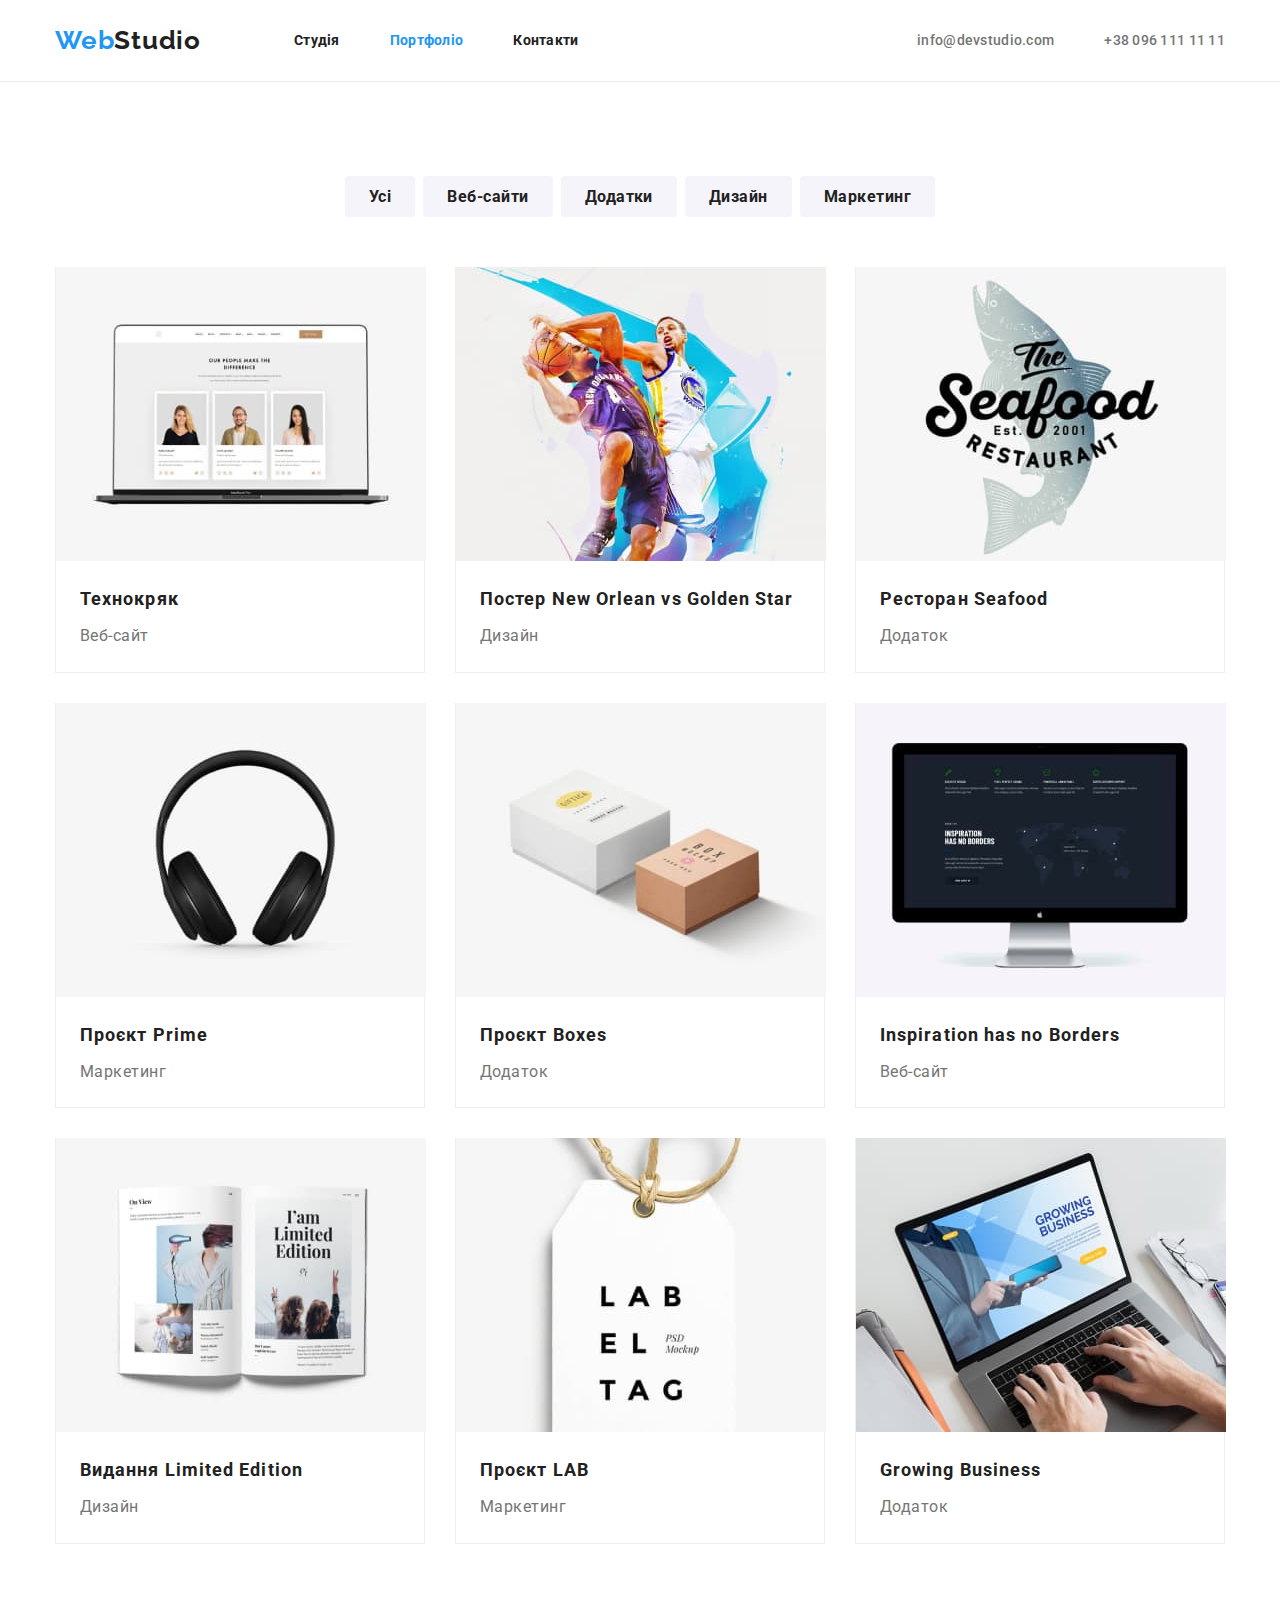
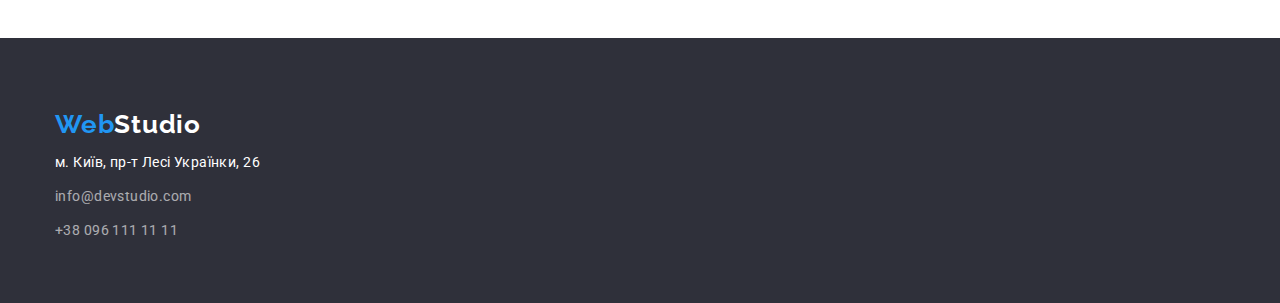
==== portfolio.html @ fcc53680 "Initial commit" ====
<!DOCTYPE html>
<html lang="en">
<head>
    <meta charset="UTF-8">
    <meta http-equiv="X-UA-Compatible" content="IE=edge">
    <meta name="viewport" content="width=device-width, initial-scale=1.0">
    <link rel="preconnect" href="https://fonts.googleapis.com">
    <link rel="preconnect" href="https://fonts.gstatic.com" crossorigin>
    <link href="https://fonts.googleapis.com/css2?family=Raleway:wght@700&family=Roboto:wght@400;500;700;900&display=swap"
        rel="stylesheet">
        <link rel="stylesheet" href="https://cdnjs.cloudflare.com/ajax/libs/modern-normalize/1.1.0/modern-normalize.min.css">
        <link rel="stylesheet" href="./css/style.css">
    <title>Portfolio</title>
</head>
<body>
    <header class="header">

        <div class="container header-container">
            <nav class="navigation">
                <a class="logo-header link" href="./index.html"><span class="web">Web</span>Studio</a>
                <address>
                    <ul class="list">
                        <li class="nav-li"><a class="nav-link link" href="./index.html">Студія</a></li>
                        <li class="nav-li"><a class="nav-link link current" href="./portfolio.html">Портфоліо</a></li>
                        <li class="nav-li"><a class="nav-link link" href="">Контакти</a></li>
                    </ul>
                </address>
            </nav>

            <address class="header-address">
                <ul class="contacts list">
                    <li class="address-item"><a class="link" href="mailto:info@devstudio.com">info@devstudio.com</a></li>
                    <li class="address-item"><a class="link" href="tel:+380961111111">+38 096 111 11 11</a></li>
                </ul>
            </address>
        </div>

    </header>

    <main class="main">
        <section class="portfolio section">
          <div class="container">
            <h1 class="title visually-hidden">Наші проекти</h1>
            <ul class="button-list list">
                <li class="item"><button class="button" type="button">Усі</button></li>
                <li class="item"><button class="button" type="button">Веб-сайти</button></li>
                <li class="item"><button class="button" type="button">Додатки</button></li>
                <li class="item"><button class="button" type="button">Дизайн</button></li>
                <li class="item"><button class="button" type="button">Маркетинг</button></li>
            </ul>
            
            <ul class="projects list">
                <li class="item">
                    <!-- "google.com" - умовне посилання -->
                    <a class="link" href="https://www.google.com/">
                        <img class="image" src="./images/portfolio/tech.jpg" alt="Технокряк" width="370">
                        <div class="img-description">
                            <h2 class="name">Технокряк</h2>
                            <p class="description">Веб-сайт</p>
                        </div>
                    </a>
                </li>
                <li class="item">
                    <a class="link" href="https://www.google.com/">
                        <img class="image" src="./images/portfolio/poster.jpg" alt="Постер New Orlean vs Golden Star" width="370">
                        <div class="img-description">
                            <h2 class="name">Постер New Orlean vs Golden Star</h2>
                            <p class="description">Дизайн</p>
                        </div>
                    </a>
                </li>
                <li class="item">
                    <a class="link" href="https://www.google.com/">
                        <img class="image" src="./images/portfolio/restaurant.jpg" alt="Ресторан Seafood" width="370">
                        <div class="img-description">
                            <h2 class="name">Ресторан Seafood</h2>
                            <p class="description">Додаток</p>
                        </div>
                    </a>
                </li>
                <li class="item">
                    <a class="link" href="https://www.google.com/">
                        <img class="image" src="./images/portfolio/prime.jpg" alt="Проєкт Prime" width="370">
                        <div class="img-description">
                            <h2 class="name">Проєкт Prime</h2>
                            <p class="description">Маркетинг</p>
                        </div>
                    </a>
                </li>
                <li class="item">
                    <a class="link" href="https://www.google.com/">
                        <img class="image" src="./images/portfolio/boxes.jpg" alt="Проєкт Boxes" width="370">
                        <div class="img-description">
                            <h2 class="name">Проєкт Boxes</h2>
                            <p class="description">Додаток</p>
                        </div>
                    </a>
                </li>
                <li class="item">
                    <a class="link" href="https://www.google.com/">
                        <img class="image" src="./images/portfolio/monitor.jpg" alt="Inspiration has no Borders" width="370">
                        <div class="img-description">
                            <h2 class="name">Inspiration has no Borders</h2>
                            <p class="description">Веб-сайт</p>
                        </div>
                    </a>
                </li>
                <li class="item">
                    <a class="link" href="https://www.google.com/">
                        <img class="image" src="./images/portfolio/limited.jpg" alt="Видання Limited Edition" width="370">
                        <div class="img-description">
                            <h2 class="name">Видання Limited Edition</h2>
                            <p class="description">Дизайн</p>
                        </div>
                    </a>
                </li>
                <li class="item">
                    <a class="link" href="https://www.google.com/">
                        <img class="image" src="./images/portfolio/label.jpg" alt="Проєкт LAB" width="370">
                        <div class="img-description">
                            <h2 class="name">Проєкт LAB</h2>
                            <p class="description">Маркетинг</p>
                        </div>
                    </a>
                </li>
                <li class="item">
                    <a class="link" href="https://www.google.com/">
                        <img class="image" src="./images/portfolio/business.jpg" alt="Growing Business" width="370">
                        <div class="img-description">
                            <h2 class="name">Growing Business</h2>
                            <p class="description">Додаток</p>
                        </div>
                    </a>
                </li>
            </ul>
          </div>
        </section>
    </main>

    <footer class="footer">
    
        <div class="container">
            <a class="logo-footer link" href="./index.html"><span class="web">Web</span>Studio</a>
    
            <ul class="list">
    
                <li class="item">
                    <a class="map link"
                        href="https://www.google.com.ua/maps/place/%D0%B1%D1%83%D0%BB.+%D0%9B%D0%B5%D1%81%D0%B8+%D0%A3%D0%BA%D1%80%D0%B0%D0%B8%D0%BD%D0%BA%D0%B8,+26,+%D0%9A%D0%B8%D0%B5%D0%B2,+02000/@50.4265841,30.5361971,17z/data=!3m1!4b1!4m5!3m4!1s0x40d4cf0e033ecbe9:0x57a4dffefec77da0!8m2!3d50.4265807!4d30.5383858?hl=ru">
                        м. Київ, пр-т Лесі Українки, 26</a>
                </li>
    
                <li class="contacts-footer item">
                    <a class="link" href="mailto:info@devstudio.com">info@devstudio.com</a>
                </li>
    
                <li class="contacts-footer item">
                    <a class="link" href="tel:+380961111111">+38 096 111 11 11</a>
                </li>
        </div>
    
        </ul>
    </footer>
    
</body>
</html>
---- css/style.css ----
/*  */

:root {
    --main-text-color: #212121;
    --project-color: #2196F3;
    --second-text-color: #757575;
    --third-text-color: #fff;
    --hero-back-color: #2F303A;
    --background-color: #F5F5F5;
    --section-team-back-color: #F5F4FA;
    --project-section-back: #EEEEEE;
    --logo-color: #000;
    --header-border-line: #ECECEC;


}

body {
    font-weight: 400;
    font-size: 14px;
    font-family: 'Roboto', sans-serif;
    color: var(--main-text-color);
    background-color: var(--third-text-color);
    margin: 0;
    

}
.container {
    box-sizing: border-box;
    width: 1200px;
    margin: 0 auto;
    padding-left: 15px;
    padding-right: 15px;
}

img {
    display: block;
    min-width: 100%;
    height: auto;
}

h1,
h2,
h3,
h4,
h5,
h6,
p {
    margin: 0;
}

.section {
    padding-top: 94px;
    padding-bottom: 94px;
}

.link {
    text-decoration: none;
    font-style: normal;
}
.list {
    list-style: none;
    padding: 0;
    margin: 0;
}

.title {
    padding-bottom: 50px;
    text-align: center;
}

.visually-hidden {
    position: absolute;
    white-space: nowrap;
    width: 1px;
    height: 1px;
    overflow: hidden;
    border: 0;
    padding: 0;
    clip: rect(0 0 0 0);
    clip-path: inset(50%);
    margin: -1px;
}


/* header */

.header {
    /* color */
    background-color: var(--third-text-color);
    color: var(--main-text-color);
    /* font */
    font-weight: bold;
    line-height: 1.2;
    
    border-bottom: 1px solid var(--header-border-line);
   
    
}

.header-container {
    display: flex;
}

.header .link { 
 color: var(--main-text-color);

 
}
 /* header-content */


 /* /header-logo/ */
.logo-header {
    /* font */
    font-family: 'Raleway', sans-serif;
    font-weight: 700;
    font-size: 26px;
    line-height: 1.2;
    letter-spacing: 0.03em;
    /* color */
    color: var(--logo-color);


}

.logo-header .web {
    /* color */
    color: var(--project-color);
}

/* header-navigation */

.navigation {
    display: flex;
    align-items: center;
}

.navigation .nav-link {
    /* font */
    font-weight: bold;
    font-size: 14px;
    letter-spacing: 0.02em;
    line-height: 1.2;
    /* color */
    color: var(--main-text-color);
    
    margin-top: 0;
    margin-bottom: 0;
    padding-top: 32px;
    padding-bottom: 32px;
    display: block;
}

.navigation .list{
    display: flex;
    padding-left: 0;
    margin-left: 93px;
    margin-bottom: 0px;
    margin-top: 0px;
}
.navigation .nav-li:not(:last-child) {
    margin-right: 50px;
}

.navigation .nav-link:hover,
.navigation .nav-link:focus,
.navigation .nav-link:active {
    /* color */
    color: var(--project-color);
}
.navigation .current {
    color: var(--project-color)
}


/* header-contacts */

.contacts .link {
    /* font */
    font-weight: 500;
    line-height: 1.2;
    letter-spacing: 0.02em;
    /* color */
    color: var(--second-text-color);

}

.header-address {
    margin-left: auto;
    display: flex;
    align-items: center;
    
}

.contacts {
   display: flex;
   padding: 0;
   
}
 
.contacts .address-item:not(:last-child) {
    margin-right: 50px;    
    
}

.contacts .link:hover,
.contacts .link:focus {
    /* color */
    color: var(--project-color);
}



/* main */

/*----hero-section----*/
.hero {
    padding-top: 200px;
    padding-bottom: 200px;

    text-align: center;
    /* color */
    background-color: var(--hero-back-color);


}
.hero .title {
    /* font */
    font-weight: 900;
    font-size: 44px;
    line-height: 1.4;
    letter-spacing: 0.06em;
    /* color */
    color: var(--third-text-color);

    margin-bottom: 30px;

    text-transform: uppercase;


    
}

.hero-button {
    /* color */
    color: var(--third-text-color);
    background-color: var(--project-color);
    /* cursor */
    cursor: pointer;
    /* font */
    font-family: inherit;
    font-weight: 700;
    font-size: 16px;
    line-height: 1.8;
    letter-spacing: 0.06em;

    padding: 10px 32px;
    border-radius: 4px;
    border-color: var(--project-color)
}
.hero-button:hover,
.hero-button:focus {
    /* color */
    background-color: var(--third-text-color);
    color: var(--project-color);
}



/* -----advantages----- */



.feature .title {
    /* font */
    font-weight: 700;
    font-size: 36px;
    line-height: 1.2;
    letter-spacing: 0.03em;
    /* color */
    color: var(--main-text-color);
}

.feature .list {
    display: flex;
}

.feature .item:not(:last-child) {
    margin-right: 30px;
}

.feature .name {
    /* font */
    font-weight: 700;
    font-size: 14px;
    line-height: 1.2;
    letter-spacing: 0.03em;
    /* color */
    color: var(--main-text-color);

    margin-bottom: 10px;
}
.feature .text {
    /* font */
    font-size: 14px;
    line-height: 1.8;
    letter-spacing: 0.03em;
    /* color */
    color: var(--second-text-color);

    margin: 0;
}

/* ----employment---- */

.employment {
    padding-top: 0;
}

.employment .title {
    /* font */
    font-weight: 700;
    font-size: 36px;
    line-height: 1.2;
    letter-spacing: 0.03em;
    /* color */
    color: var(--main-text-color);

    margin-top: 0px;
}

.employment .list {
    display: flex;
    gap: 30px;
}
.employment .item {
    display: block;
    align-items: center;
}




/* -------team------- */
.team {
    background-color: var(--section-team-back-color);

}
.team .title {
    /* font */
    font-family: 'Roboto';
    font-weight: 700;
    font-size: 36px;
    line-height: 1.2;
    letter-spacing: 0.03em;
    /* color */
    color: var(--main-text-color);
}

.team .list {
    display: flex;
    gap: 30px;
}

.team .card {
    background-color: var(--third-text-color);

    width: 270px;

    text-align: center;

    border-radius: 0 0 4px 4px;

}



.team .image {
    display: block;
}

.team .name-spec {
    padding-top: 30px;
    padding-bottom: 30px;
}

.team .name {
    /* font */
    font-weight: bold;
    font-size: 16px;
    line-height: 1.2;
    letter-spacing: 0.03em;
    /* color */
    color: var(--main-text-color);

    margin-bottom: 10px;

}
.team .specialization {
    /* font */
    font-size: 16px;
    line-height: 1.2;
    letter-spacing: 0.03em;
    /* color */
    color: var(--second-text-color);

}








/* footer */

.footer {
    /* color */
    background-color: var(--hero-back-color);
    /* font */
    font-weight: 400;

    padding: 60px 0;
}
.logo-footer {
    /* font */
    font-family: 'Raleway', sans-serif;
    font-style: normal;
    font-weight: 700;
    font-size: 26px;
    line-height: 2;
    letter-spacing: 0.03em;
    /* color */
    color: var(--third-text-color);

    margin-bottom: 20px;
}
.logo-footer .web {
    color: var(--project-color);
}
.map {
    /* font */
    font-size: 14px;
    line-height: 1.8;
    letter-spacing: 0.03em;
    /* color */
    color: var(--third-text-color);

}
.contacts-footer .link {
    line-height: 1.8;
    letter-spacing: 0.03em;
    /* color */
    color: var(--third-text-color);
    opacity: 0.6;
}

.footer .item:not(:last-child) {
    margin-bottom: 9px;
}



/* PORTFOLIO */

.main {
    background-color: var(--third-text-color);
}
.portfolio {
    background-color: var(--third-text-color);
}

.portfolio .title {
    /* font */
    font-weight: 900;
    font-size: 44px;
    line-height: 1.4;
    letter-spacing: 0.06em;
    /* color */
    color: var(--main-text-color);
}

.portfolio .button-list {
    display: flex;
    justify-content: center;
}

.button {
    /* font */
    font-family: inherit;
    font-weight: bold;
    font-size: 16px;
    line-height: 1.6;
    letter-spacing: 0.03em;
    /* cursor */
    cursor: pointer;
    /* color */
    color: var(--main-text-color);
    background-color: var(--section-team-back-color);

    box-sizing: border-box;
    
    border-style: solid;
    border-radius: 4px;
    border-color: var(--section-team-back-color);

    padding-top: 6px;
    padding-bottom: 6px;
    padding-left: 22px;
    padding-right: 22px;
}
    
.button:hover,
.button:focus {
    color: var(--third-text-color);
    background-color: var(--project-color);
    border-color: var(--project-color);
}
.button .name:hover {
    color: var(--background-color)
}
.button-list {
    gap: 8px;
}
.button-list {
    margin-bottom: 50px;
}

.projects {
    display: flex;
    flex-wrap: wrap;
    justify-content: center;
    gap: 30px;
}

.projects .item {
    max-width: 370px;
    box-sizing: border-box;
    border-bottom: 1px solid var(--project-section-back);
    border-left: 1px solid var(--project-section-back);
    border-right: 1px solid var(--project-section-back);

}

.projects .image {
    display: block;
}

.projects .img-description {
    padding-right: 24px;
    padding-left: 24px;
    padding-top: 20px;
    padding-bottom: 20px;
}

.projects .name {
    /* font */
    font-weight: 700;
    font-size: 18px;
    line-height: 2;
    letter-spacing: 0.06em;
    /* color */
    color: var(--main-text-color);
    background-color: var(--third-text-color);

    margin-bottom: 4px;
}

.projects .description {
    /* font */
    font-size: 16px;
    line-height: 1.9;
    letter-spacing: 0.03em;
    /* color */
    color: var(--second-text-color);
}
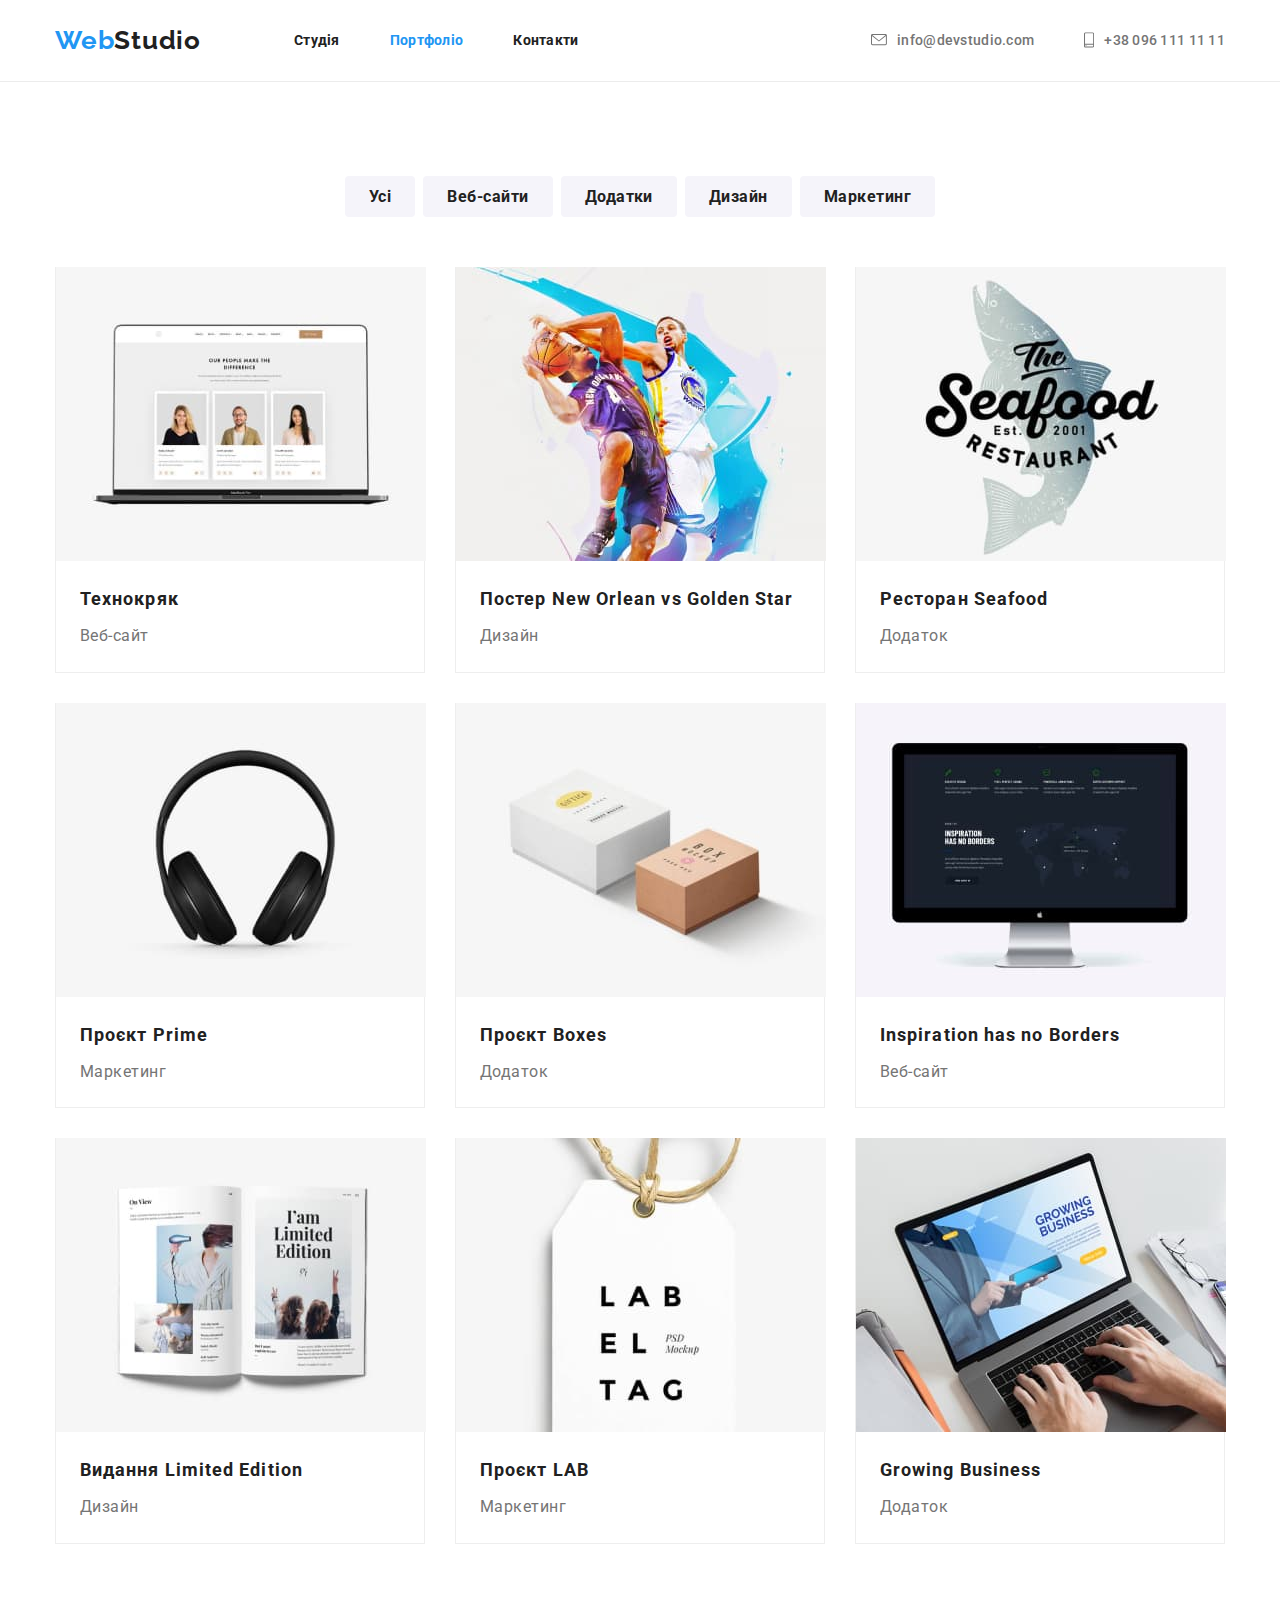
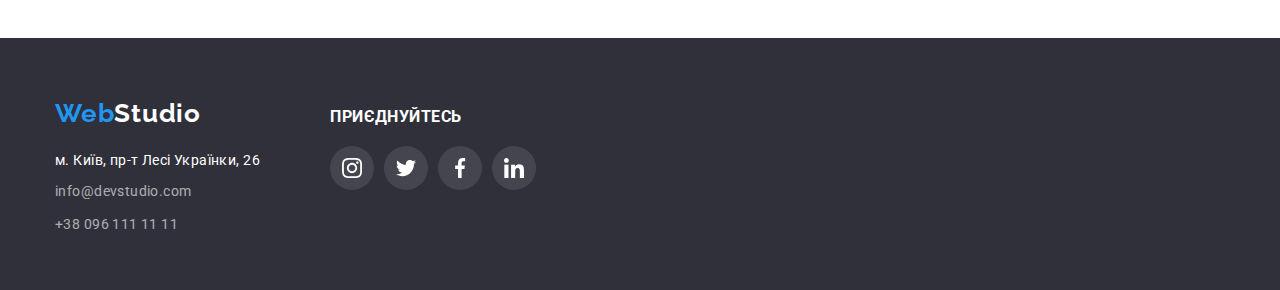
==== commit 4725e8db: "hw04" ====
--- a/portfolio.html
+++ b/portfolio.html
@@ -1,166 +1,308 @@
 <!DOCTYPE html>
 <html lang="en">
-<head>
-    <meta charset="UTF-8">
-    <meta http-equiv="X-UA-Compatible" content="IE=edge">
-    <meta name="viewport" content="width=device-width, initial-scale=1.0">
-    <link rel="preconnect" href="https://fonts.googleapis.com">
-    <link rel="preconnect" href="https://fonts.gstatic.com" crossorigin>
-    <link href="https://fonts.googleapis.com/css2?family=Raleway:wght@700&family=Roboto:wght@400;500;700;900&display=swap"
-        rel="stylesheet">
-        <link rel="stylesheet" href="https://cdnjs.cloudflare.com/ajax/libs/modern-normalize/1.1.0/modern-normalize.min.css">
-        <link rel="stylesheet" href="./css/style.css">
+  <head>
+    <meta charset="UTF-8" />
+    <meta http-equiv="X-UA-Compatible" content="IE=edge" />
+    <meta name="viewport" content="width=device-width, initial-scale=1.0" />
+    <link rel="preconnect" href="https://fonts.googleapis.com" />
+    <link rel="preconnect" href="https://fonts.gstatic.com" crossorigin />
+    <link
+      href="https://fonts.googleapis.com/css2?family=Raleway:wght@700&family=Roboto:wght@400;500;700;900&display=swap"
+      rel="stylesheet"
+    />
+    <link
+      rel="stylesheet"
+      href="https://cdnjs.cloudflare.com/ajax/libs/modern-normalize/1.1.0/modern-normalize.min.css"
+    />
+    <link rel="stylesheet" href="./css/style.css" />
     <title>Portfolio</title>
-</head>
-<body>
+  </head>
+  <body>
     <header class="header">
-
-        <div class="container header-container">
-            <nav class="navigation">
-                <a class="logo-header link" href="./index.html"><span class="web">Web</span>Studio</a>
-                <address>
-                    <ul class="list">
-                        <li class="nav-li"><a class="nav-link link" href="./index.html">Студія</a></li>
-                        <li class="nav-li"><a class="nav-link link current" href="./portfolio.html">Портфоліо</a></li>
-                        <li class="nav-li"><a class="nav-link link" href="">Контакти</a></li>
-                    </ul>
-                </address>
-            </nav>
-
-            <address class="header-address">
-                <ul class="contacts list">
-                    <li class="address-item"><a class="link" href="mailto:info@devstudio.com">info@devstudio.com</a></li>
-                    <li class="address-item"><a class="link" href="tel:+380961111111">+38 096 111 11 11</a></li>
-                </ul>
-            </address>
+      <div class="container header-container">
+        <nav class="navigation">
+          <a class="logo-header link" href="./index.html"
+            ><span class="web">Web</span>Studio</a
+          >
+          <address>
+            <ul class="list">
+              <li class="nav-li">
+                <a class="nav-link link" href="./index.html">Студія</a>
+              </li>
+              <li class="nav-li">
+                <a class="nav-link link current" href="./portfolio.html"
+                  >Портфоліо</a
+                >
+              </li>
+              <li class="nav-li">
+                <a class="nav-link link" href="">Контакти</a>
+              </li>
+            </ul>
+          </address>
+        </nav>
+
+        <address class="header-address">
+          <ul class="contacts list">
+            <li class="address-item">
+              <a class="link" href="mailto:info@devstudio.com">
+                <svg class="icon" width="16" height="12">
+                  <use href="./images/symbol-defs.svg#icon-envelope"></use>
+                </svg>
+                info@devstudio.com</a
+              >
+            </li>
+            <li class="address-item">
+              <a class="link" href="tel:+380961111111">
+                <svg class="icon" width="10" height="16">
+                  <use
+                    class="icon"
+                    href="./images/symbol-defs.svg#icon-smartphone"
+                  ></use>
+                </svg>
+                +38 096 111 11 11</a
+              >
+            </li>
+          </ul>
+        </address>
+      </div>
+    </header>
+
+    <main class="main">
+      <section class="portfolio section">
+        <div class="container">
+          <h1 class="title visually-hidden">Наші проекти</h1>
+          <ul class="button-list list">
+            <li class="item">
+              <button class="button" type="button">Усі</button>
+            </li>
+            <li class="item">
+              <button class="button" type="button">Веб-сайти</button>
+            </li>
+            <li class="item">
+              <button class="button" type="button">Додатки</button>
+            </li>
+            <li class="item">
+              <button class="button" type="button">Дизайн</button>
+            </li>
+            <li class="item">
+              <button class="button" type="button">Маркетинг</button>
+            </li>
+          </ul>
+
+          <ul class="projects list">
+            <li class="item">
+              <!-- "google.com" - умовне посилання -->
+              <a class="link" href="https://www.google.com/">
+                <img
+                  class="image"
+                  src="./images/portfolio/tech.jpg"
+                  alt="Технокряк"
+                  width="370"
+                />
+                <div class="img-description">
+                  <h2 class="name">Технокряк</h2>
+                  <p class="description">Веб-сайт</p>
+                </div>
+              </a>
+            </li>
+            <li class="item">
+              <a class="link" href="https://www.google.com/">
+                <img
+                  class="image"
+                  src="./images/portfolio/poster.jpg"
+                  alt="Постер New Orlean vs Golden Star"
+                  width="370"
+                />
+                <div class="img-description">
+                  <h2 class="name">Постер New Orlean vs Golden Star</h2>
+                  <p class="description">Дизайн</p>
+                </div>
+              </a>
+            </li>
+            <li class="item">
+              <a class="link" href="https://www.google.com/">
+                <img
+                  class="image"
+                  src="./images/portfolio/restaurant.jpg"
+                  alt="Ресторан Seafood"
+                  width="370"
+                />
+                <div class="img-description">
+                  <h2 class="name">Ресторан Seafood</h2>
+                  <p class="description">Додаток</p>
+                </div>
+              </a>
+            </li>
+            <li class="item">
+              <a class="link" href="https://www.google.com/">
+                <img
+                  class="image"
+                  src="./images/portfolio/prime.jpg"
+                  alt="Проєкт Prime"
+                  width="370"
+                />
+                <div class="img-description">
+                  <h2 class="name">Проєкт Prime</h2>
+                  <p class="description">Маркетинг</p>
+                </div>
+              </a>
+            </li>
+            <li class="item">
+              <a class="link" href="https://www.google.com/">
+                <img
+                  class="image"
+                  src="./images/portfolio/boxes.jpg"
+                  alt="Проєкт Boxes"
+                  width="370"
+                />
+                <div class="img-description">
+                  <h2 class="name">Проєкт Boxes</h2>
+                  <p class="description">Додаток</p>
+                </div>
+              </a>
+            </li>
+            <li class="item">
+              <a class="link" href="https://www.google.com/">
+                <img
+                  class="image"
+                  src="./images/portfolio/monitor.jpg"
+                  alt="Inspiration has no Borders"
+                  width="370"
+                />
+                <div class="img-description">
+                  <h2 class="name">Inspiration has no Borders</h2>
+                  <p class="description">Веб-сайт</p>
+                </div>
+              </a>
+            </li>
+            <li class="item">
+              <a class="link" href="https://www.google.com/">
+                <img
+                  class="image"
+                  src="./images/portfolio/limited.jpg"
+                  alt="Видання Limited Edition"
+                  width="370"
+                />
+                <div class="img-description">
+                  <h2 class="name">Видання Limited Edition</h2>
+                  <p class="description">Дизайн</p>
+                </div>
+              </a>
+            </li>
+            <li class="item">
+              <a class="link" href="https://www.google.com/">
+                <img
+                  class="image"
+                  src="./images/portfolio/label.jpg"
+                  alt="Проєкт LAB"
+                  width="370"
+                />
+                <div class="img-description">
+                  <h2 class="name">Проєкт LAB</h2>
+                  <p class="description">Маркетинг</p>
+                </div>
+              </a>
+            </li>
+            <li class="item">
+              <a class="link" href="https://www.google.com/">
+                <img
+                  class="image"
+                  src="./images/portfolio/business.jpg"
+                  alt="Growing Business"
+                  width="370"
+                />
+                <div class="img-description">
+                  <h2 class="name">Growing Business</h2>
+                  <p class="description">Додаток</p>
+                </div>
+              </a>
+            </li>
+          </ul>
         </div>
-
-    </header>
-
-    <main class="main">
-        <section class="portfolio section">
-          <div class="container">
-            <h1 class="title visually-hidden">Наші проекти</h1>
-            <ul class="button-list list">
-                <li class="item"><button class="button" type="button">Усі</button></li>
-                <li class="item"><button class="button" type="button">Веб-сайти</button></li>
-                <li class="item"><button class="button" type="button">Додатки</button></li>
-                <li class="item"><button class="button" type="button">Дизайн</button></li>
-                <li class="item"><button class="button" type="button">Маркетинг</button></li>
-            </ul>
-            
-            <ul class="projects list">
-                <li class="item">
-                    <!-- "google.com" - умовне посилання -->
-                    <a class="link" href="https://www.google.com/">
-                        <img class="image" src="./images/portfolio/tech.jpg" alt="Технокряк" width="370">
-                        <div class="img-description">
-                            <h2 class="name">Технокряк</h2>
-                            <p class="description">Веб-сайт</p>
-                        </div>
-                    </a>
-                </li>
-                <li class="item">
-                    <a class="link" href="https://www.google.com/">
-                        <img class="image" src="./images/portfolio/poster.jpg" alt="Постер New Orlean vs Golden Star" width="370">
-                        <div class="img-description">
-                            <h2 class="name">Постер New Orlean vs Golden Star</h2>
-                            <p class="description">Дизайн</p>
-                        </div>
-                    </a>
-                </li>
-                <li class="item">
-                    <a class="link" href="https://www.google.com/">
-                        <img class="image" src="./images/portfolio/restaurant.jpg" alt="Ресторан Seafood" width="370">
-                        <div class="img-description">
-                            <h2 class="name">Ресторан Seafood</h2>
-                            <p class="description">Додаток</p>
-                        </div>
-                    </a>
-                </li>
-                <li class="item">
-                    <a class="link" href="https://www.google.com/">
-                        <img class="image" src="./images/portfolio/prime.jpg" alt="Проєкт Prime" width="370">
-                        <div class="img-description">
-                            <h2 class="name">Проєкт Prime</h2>
-                            <p class="description">Маркетинг</p>
-                        </div>
-                    </a>
-                </li>
-                <li class="item">
-                    <a class="link" href="https://www.google.com/">
-                        <img class="image" src="./images/portfolio/boxes.jpg" alt="Проєкт Boxes" width="370">
-                        <div class="img-description">
-                            <h2 class="name">Проєкт Boxes</h2>
-                            <p class="description">Додаток</p>
-                        </div>
-                    </a>
-                </li>
-                <li class="item">
-                    <a class="link" href="https://www.google.com/">
-                        <img class="image" src="./images/portfolio/monitor.jpg" alt="Inspiration has no Borders" width="370">
-                        <div class="img-description">
-                            <h2 class="name">Inspiration has no Borders</h2>
-                            <p class="description">Веб-сайт</p>
-                        </div>
-                    </a>
-                </li>
-                <li class="item">
-                    <a class="link" href="https://www.google.com/">
-                        <img class="image" src="./images/portfolio/limited.jpg" alt="Видання Limited Edition" width="370">
-                        <div class="img-description">
-                            <h2 class="name">Видання Limited Edition</h2>
-                            <p class="description">Дизайн</p>
-                        </div>
-                    </a>
-                </li>
-                <li class="item">
-                    <a class="link" href="https://www.google.com/">
-                        <img class="image" src="./images/portfolio/label.jpg" alt="Проєкт LAB" width="370">
-                        <div class="img-description">
-                            <h2 class="name">Проєкт LAB</h2>
-                            <p class="description">Маркетинг</p>
-                        </div>
-                    </a>
-                </li>
-                <li class="item">
-                    <a class="link" href="https://www.google.com/">
-                        <img class="image" src="./images/portfolio/business.jpg" alt="Growing Business" width="370">
-                        <div class="img-description">
-                            <h2 class="name">Growing Business</h2>
-                            <p class="description">Додаток</p>
-                        </div>
-                    </a>
-                </li>
-            </ul>
-          </div>
-        </section>
+      </section>
     </main>
 
     <footer class="footer">
-    
-        <div class="container">
-            <a class="logo-footer link" href="./index.html"><span class="web">Web</span>Studio</a>
-    
-            <ul class="list">
-    
-                <li class="item">
-                    <a class="map link"
-                        href="https://www.google.com.ua/maps/place/%D0%B1%D1%83%D0%BB.+%D0%9B%D0%B5%D1%81%D0%B8+%D0%A3%D0%BA%D1%80%D0%B0%D0%B8%D0%BD%D0%BA%D0%B8,+26,+%D0%9A%D0%B8%D0%B5%D0%B2,+02000/@50.4265841,30.5361971,17z/data=!3m1!4b1!4m5!3m4!1s0x40d4cf0e033ecbe9:0x57a4dffefec77da0!8m2!3d50.4265807!4d30.5383858?hl=ru">
-                        м. Київ, пр-т Лесі Українки, 26</a>
-                </li>
-    
-                <li class="contacts-footer item">
-                    <a class="link" href="mailto:info@devstudio.com">info@devstudio.com</a>
-                </li>
-    
-                <li class="contacts-footer item">
-                    <a class="link" href="tel:+380961111111">+38 096 111 11 11</a>
-                </li>
+      <div class="container">
+        <div class="footer-contacts">
+          <a class="logo-footer link" href="./index.html"
+            ><span class="web">Web</span>Studio</a
+          >
+          <ul class="list">
+            <li class="item">
+              <a
+                class="map link"
+                href="https://www.google.com.ua/maps/place/%D0%B1%D1%83%D0%BB.+%D0%9B%D0%B5%D1%81%D0%B8+%D0%A3%D0%BA%D1%80%D0%B0%D0%B8%D0%BD%D0%BA%D0%B8,+26,+%D0%9A%D0%B8%D0%B5%D0%B2,+02000/@50.4265841,30.5361971,17z/data=!3m1!4b1!4m5!3m4!1s0x40d4cf0e033ecbe9:0x57a4dffefec77da0!8m2!3d50.4265807!4d30.5383858?hl=ru"
+              >
+                м. Київ, пр-т Лесі Українки, 26</a
+              >
+            </li>
+
+            <li class="contacts-list item">
+              <a class="link" href="mailto:info@devstudio.com"
+                >info@devstudio.com</a
+              >
+            </li>
+
+            <li class="contacts-list item">
+              <a class="link" href="tel:+380961111111">+38 096 111 11 11</a>
+            </li>
+          </ul>
         </div>
-    
-        </ul>
+        <div class="social-footer">
+          <h3 class="social-title">приєднуйтесь</h3>
+          <ul class="list">
+            <li class="item">
+              <a
+                class="link"
+                target="_blank"
+                rel="noreferrer, noopener"
+                href=""
+              >
+                <svg class="icon" width="44" height="44">
+                  <use href="./images/symbol-defs.svg#icon-instagram"></use>
+                </svg>
+              </a>
+            </li>
+            <li class="item">
+              <a
+                class="link"
+                target="_blank"
+                rel="noreferrer, noopener"
+                href=""
+              >
+                <svg class="icon" width="44" height="44">
+                  <use href="./images/symbol-defs.svg#icon-twitter"></use>
+                </svg>
+              </a>
+            </li>
+            <li class="item">
+              <a
+                class="link"
+                target="_blank"
+                rel="noreferrer, noopener"
+                href=""
+              >
+                <svg class="icon" width="44" height="44">
+                  <use href="./images/symbol-defs.svg#icon-facebook"></use>
+                </svg>
+              </a>
+            </li>
+            <li class="item">
+              <a
+                class="link"
+                target="_blank"
+                rel="noreferrer, noopener"
+                href=""
+              >
+                <svg class="icon" width="44" height="44">
+                  <use href="./images/symbol-defs.svg#icon-linkedin"></use>
+                </svg>
+              </a>
+            </li>
+          </ul>
+        </div>
+      </div>
     </footer>
-    
-</body>
-</html>+  </body>
+</html>
--- a/css/style.css
+++ b/css/style.css
@@ -11,6 +11,8 @@
     --project-section-back: #EEEEEE;
     --logo-color: #000;
     --header-border-line: #ECECEC;
+    --company-logo-color: #AFB1B8;
+    --footer-icon-back-color: #44454E;
 
 
 }
@@ -100,6 +102,8 @@
 
 .header-container {
     display: flex;
+
+    align-items: center;
 }
 
 .header .link { 
@@ -193,6 +197,10 @@
     
 }
 
+.header-address .address-item {
+    box-sizing: border-box;
+}
+
 .contacts {
    display: flex;
    padding: 0;
@@ -205,10 +213,26 @@
 }
 
 .contacts .link:hover,
-.contacts .link:focus {
-    /* color */
+.contacts .link:focus,
+.contacts .icon:hover,
+.contacts .icon:focus {
     color: var(--project-color);
-}
+    fill: var(--project-color);
+}
+
+
+.address-item .link {
+    display: flex;
+    align-items: center;
+}
+
+.header-address .icon {
+    fill: var(--second-text-color);
+
+    margin-right: 10px;
+}
+
+
 
 
 
@@ -216,12 +240,21 @@
 
 /*----hero-section----*/
 .hero {
+    background-image: url(/images/hero.jpg);
+    background-repeat: no-repeat;
+    background-size: cover;
+    background-image: linear-gradient(
+        to right,
+        rgba(47, 48, 58, 0.8) 80%,
+        rgba(47, 48, 58, 0.8) 80%
+    ),
+    url(/images/hero.jpg)
+    ;
+
     padding-top: 200px;
     padding-bottom: 200px;
 
     text-align: center;
-    /* color */
-    background-color: var(--hero-back-color);
 
 
 }
@@ -256,8 +289,11 @@
     letter-spacing: 0.06em;
 
     padding: 10px 32px;
+    border-style: solid;
     border-radius: 4px;
-    border-color: var(--project-color)
+    border-color: var(--project-color);
+
+    box-shadow: 0px 4px 4px rgba(0, 0, 0, 0.15);
 }
 .hero-button:hover,
 .hero-button:focus {
@@ -288,6 +324,36 @@
 
 .feature .item:not(:last-child) {
     margin-right: 30px;
+}
+
+.feature .item::before {
+    display: block;
+    content: '';
+    width: 270px;
+    height: 120px;
+
+    margin-bottom: 30px;
+
+    background-repeat: no-repeat;
+    background-position: center;
+    align-items: center;
+
+    border-radius: 4px;
+
+    background-color: var(--section-team-back-color);
+}
+
+.item-one::before {
+    background-image: url(/images/specifics/antenna.png);
+}
+.item-two::before {
+    background-image: url(/images/specifics/clock.png);
+}
+.item-three::before {
+    background-image: url(/images/specifics/diagram.png);
+}
+.item-four::before {
+    background-image: url(/images/specifics/astronaut.png);
 }
 
 .feature .name {
@@ -372,6 +438,8 @@
 
     border-radius: 0 0 4px 4px;
 
+    box-shadow: 0px 1px 3px rgba(0, 0, 0, 0.12), 0px 1px 1px rgba(0, 0, 0, 0.14), 0px 2px 1px rgba(0, 0, 0, 0.2);
+
 }
 
 
@@ -405,12 +473,85 @@
     /* color */
     color: var(--second-text-color);
 
-}
-
-
-
-
-
+    margin-bottom: 16px;
+
+}
+
+
+.team .card-social {
+    
+    gap: 10px;
+    align-items: center;
+    justify-content: center;
+
+}
+
+.card-social .item {
+    width: 44px;
+    height: 44px;
+}
+
+.card-social .item:hover,
+.card-social .item:focus {
+    border-radius: 50%;
+    background-color:var(--project-color);
+}
+
+.card-social .icon{
+    fill: var(--company-logo-color);
+    padding: 12px;
+}
+
+.card-social .icon:hover,
+.card-social .icon:focus {
+    fill:var(--third-text-color);
+}
+
+/* clients */
+
+.clients .title {
+    font-family: 'Roboto';
+    font-weight: 700;
+    font-size: 36px;
+    line-height: 1.2;
+    letter-spacing: 0.03em;
+    
+    
+    color: var(--main-text-color)
+}
+
+.clients .list {
+    display: flex;
+    justify-content: center;
+    gap: 30px;
+}
+
+.clients .item,
+.clients .link {
+    display: inline-block;
+    max-height: 92px;
+}
+
+.clients .icon {
+    border-radius: 4px;
+    border: 1px solid var(--company-logo-color);
+
+    width: 170px;
+    height: 92px;
+
+    padding-top: 16px;
+    padding-bottom: 16px;
+    padding-left: 32px;
+    padding-right: 32px;
+
+    fill: var(--company-logo-color);
+}
+
+.clients .icon:hover,
+.clients .icon:focus {
+    fill: var(--project-color);
+    border-color: var(--project-color);
+}
 
 
 
@@ -424,18 +565,30 @@
 
     padding: 60px 0;
 }
+
+.footer-contacts {
+    max-height: 132px;
+
+    display: inline-block;
+
+    margin-right: 70px;
+}
 .logo-footer {
+    display: inline-block;
+
+    max-width: 145px;
     /* font */
     font-family: 'Raleway', sans-serif;
     font-style: normal;
     font-weight: 700;
     font-size: 26px;
-    line-height: 2;
+    line-height: 1.2;
     letter-spacing: 0.03em;
     /* color */
     color: var(--third-text-color);
 
     margin-bottom: 20px;
+    margin-right: 0;
 }
 .logo-footer .web {
     color: var(--project-color);
@@ -443,24 +596,81 @@
 .map {
     /* font */
     font-size: 14px;
-    line-height: 1.8;
+    line-height: 1.6;
     letter-spacing: 0.03em;
     /* color */
     color: var(--third-text-color);
 
 }
-.contacts-footer .link {
-    line-height: 1.8;
+.contacts-list .link {
+    line-height: 1.7;
     letter-spacing: 0.03em;
     /* color */
     color: var(--third-text-color);
     opacity: 0.6;
 }
 
+.contacts-list .item {
+    display: inline-block;
+}
+
 .footer .item:not(:last-child) {
     margin-bottom: 9px;
 }
 
+.footer .container {
+    display: flex;
+
+    align-items: center;
+
+}
+
+.social-title {
+
+    font-weight: 700;
+    line-height: 1.1;
+    letter-spacing: 0.03em;
+    text-transform: uppercase;
+
+    padding-bottom: 20px;
+
+    color: var(--third-text-color);
+}
+
+.social-footer {
+    padding-top: 10px;
+    align-self: flex-start;
+}
+
+.social-footer .list {
+    display: flex;
+    gap: 10px;
+}
+
+.social-footer .item {
+    display: inline-block;
+
+    width: 44px;
+    height: 44px;
+
+    border-radius: 50%;
+    background-color:var(--footer-icon-back-color);
+}
+
+.social-footer .icon {
+    padding: 12px;
+
+    fill: var(--third-text-color);
+}
+
+.social-footer .icon:hover,
+.social-footer .icon:focus {
+    fill: var();
+}
+.social-footer .item:hover,
+.social-footer .item:focus {
+    background-color: var(--project-color);
+}
 
 
 /* PORTFOLIO */
@@ -544,6 +754,11 @@
 
 }
 
+.projects .item:hover,
+.projects .item:focus {
+    box-shadow: 0px 1px 1px rgba(0, 0, 0, 0.12), 0px 4px 4px rgba(0, 0, 0, 0.06), 1px 4px 6px rgba(0, 0, 0, 0.16);
+}
+
 .projects .image {
     display: block;
 }
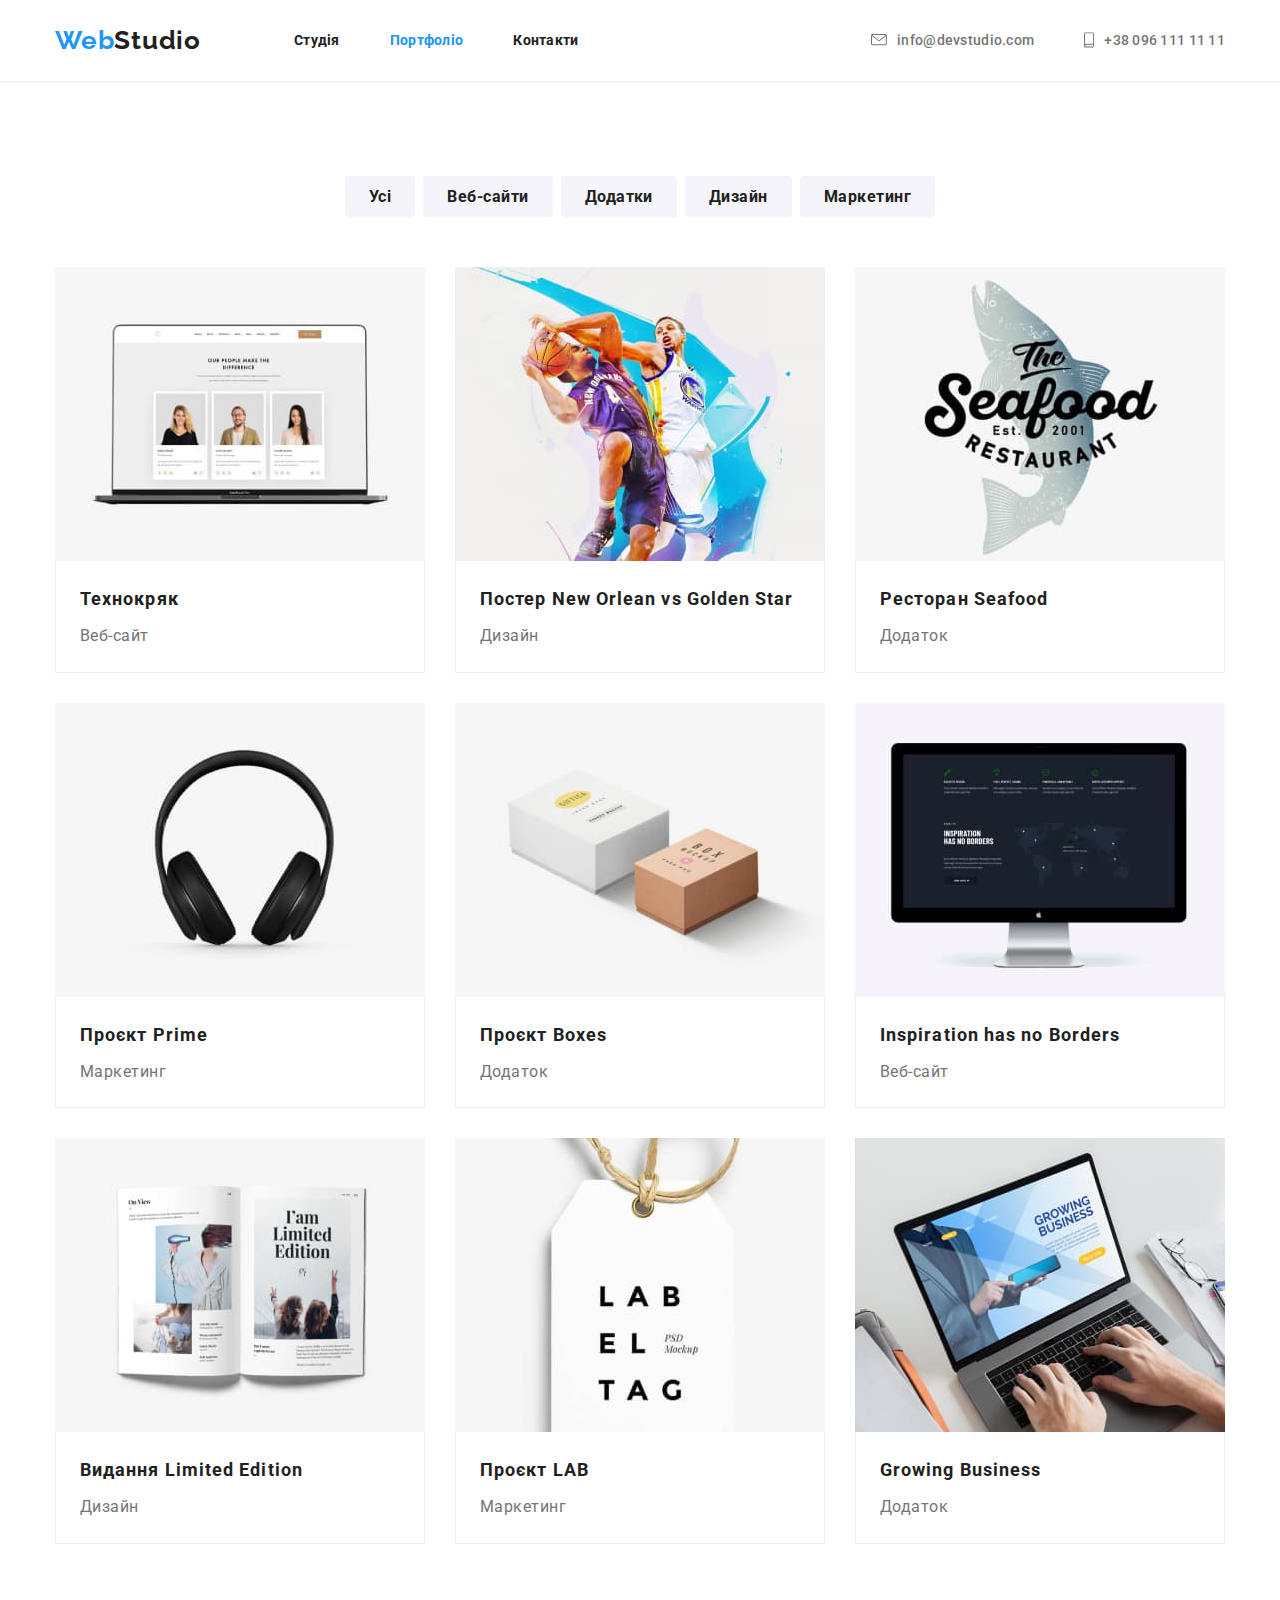
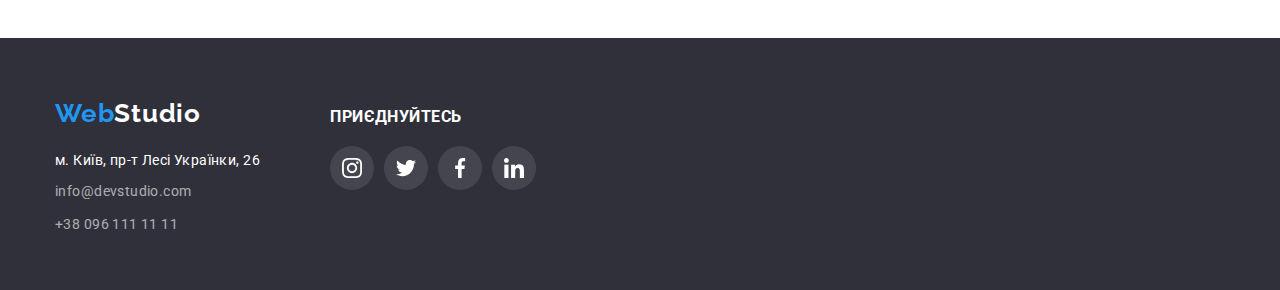
==== commit ff6e0712: "hw04-2" ====
--- a/portfolio.html
+++ b/portfolio.html
@@ -1,308 +1,223 @@
 <!DOCTYPE html>
 <html lang="en">
-  <head>
-    <meta charset="UTF-8" />
-    <meta http-equiv="X-UA-Compatible" content="IE=edge" />
-    <meta name="viewport" content="width=device-width, initial-scale=1.0" />
-    <link rel="preconnect" href="https://fonts.googleapis.com" />
-    <link rel="preconnect" href="https://fonts.gstatic.com" crossorigin />
-    <link
-      href="https://fonts.googleapis.com/css2?family=Raleway:wght@700&family=Roboto:wght@400;500;700;900&display=swap"
-      rel="stylesheet"
-    />
-    <link
-      rel="stylesheet"
-      href="https://cdnjs.cloudflare.com/ajax/libs/modern-normalize/1.1.0/modern-normalize.min.css"
-    />
-    <link rel="stylesheet" href="./css/style.css" />
-    <title>Portfolio</title>
-  </head>
-  <body>
-    <header class="header">
-      <div class="container header-container">
-        <nav class="navigation">
-          <a class="logo-header link" href="./index.html"
-            ><span class="web">Web</span>Studio</a
-          >
-          <address>
-            <ul class="list">
-              <li class="nav-li">
-                <a class="nav-link link" href="./index.html">Студія</a>
-              </li>
-              <li class="nav-li">
-                <a class="nav-link link current" href="./portfolio.html"
-                  >Портфоліо</a
-                >
-              </li>
-              <li class="nav-li">
-                <a class="nav-link link" href="">Контакти</a>
-              </li>
-            </ul>
-          </address>
-        </nav>
-
-        <address class="header-address">
-          <ul class="contacts list">
-            <li class="address-item">
-              <a class="link" href="mailto:info@devstudio.com">
-                <svg class="icon" width="16" height="12">
-                  <use href="./images/symbol-defs.svg#icon-envelope"></use>
-                </svg>
-                info@devstudio.com</a
-              >
-            </li>
-            <li class="address-item">
-              <a class="link" href="tel:+380961111111">
-                <svg class="icon" width="10" height="16">
-                  <use
-                    class="icon"
-                    href="./images/symbol-defs.svg#icon-smartphone"
-                  ></use>
-                </svg>
-                +38 096 111 11 11</a
-              >
-            </li>
-          </ul>
-        </address>
+
+<head>
+  <meta charset="UTF-8" />
+  <meta http-equiv="X-UA-Compatible" content="IE=edge" />
+  <meta name="viewport" content="width=device-width, initial-scale=1.0" />
+  <link rel="preconnect" href="https://fonts.googleapis.com" />
+  <link rel="preconnect" href="https://fonts.gstatic.com" crossorigin />
+  <link href="https://fonts.googleapis.com/css2?family=Raleway:wght@700&family=Roboto:wght@400;500;700;900&display=swap"
+    rel="stylesheet" />
+  <link rel="stylesheet"
+    href="https://cdnjs.cloudflare.com/ajax/libs/modern-normalize/1.1.0/modern-normalize.min.css" />
+  <link rel="stylesheet" href="./css/style.css" />
+  <title>Portfolio</title>
+</head>
+
+<body>
+  <header class="header">
+    <div class="container header-container">
+      <nav class="navigation">
+        <a class="logo-header link" href="./index.html"><span class="web">Web</span>Studio</a>
+        <ul class="list">
+          <li class="nav-li">
+            <a class="nav-link link" href="./index.html">Студія</a>
+          </li>
+          <li class="nav-li">
+            <a class="nav-link link current" href="./portfolio.html">Портфоліо</a>
+          </li>
+          <li class="nav-li">
+            <a class="nav-link link" href="">Контакти</a>
+          </li>
+        </ul>
+      </nav>
+
+      <ul class="contacts list">
+        <li class="contacts-item">
+          <a class="link" href="mailto:info@devstudio.com">
+            <svg class="icon" width="16" height="12">
+              <use href="./images/symbol-defs.svg#icon-envelope"></use>
+            </svg>
+            info@devstudio.com</a>
+        </li>
+        <li class="contacts-item">
+          <a class="link" href="tel:+380961111111">
+            <svg class="icon" width="10" height="16">
+              <use class="icon" href="./images/symbol-defs.svg#icon-smartphone"></use>
+            </svg>
+            +38 096 111 11 11</a>
+        </li>
+      </ul>
+    </div>
+  </header>
+
+  <main class="main">
+    <section class="portfolio section">
+      <div class="container">
+        <h1 class="title visually-hidden">Наші проекти</h1>
+        <ul class="button-list list">
+          <li class="item">
+            <button class="button" type="button">Усі</button>
+          </li>
+          <li class="item">
+            <button class="button" type="button">Веб-сайти</button>
+          </li>
+          <li class="item">
+            <button class="button" type="button">Додатки</button>
+          </li>
+          <li class="item">
+            <button class="button" type="button">Дизайн</button>
+          </li>
+          <li class="item">
+            <button class="button" type="button">Маркетинг</button>
+          </li>
+        </ul>
+
+        <ul class="projects list">
+          <li class="item">
+            <!-- "google.com" - умовне посилання -->
+            <a class="link" href="https://www.google.com/">
+              <img class="image" src="./images/portfolio/tech.jpg" alt="Технокряк" width="370" />
+              <div class="img-description">
+                <h2 class="name">Технокряк</h2>
+                <p class="description">Веб-сайт</p>
+              </div>
+            </a>
+          </li>
+          <li class="item">
+            <a class="link" href="https://www.google.com/">
+              <img class="image" src="./images/portfolio/poster.jpg" alt="Постер New Orlean vs Golden Star"
+                width="370" />
+              <div class="img-description">
+                <h2 class="name">Постер New Orlean vs Golden Star</h2>
+                <p class="description">Дизайн</p>
+              </div>
+            </a>
+          </li>
+          <li class="item">
+            <a class="link" href="https://www.google.com/">
+              <img class="image" src="./images/portfolio/restaurant.jpg" alt="Ресторан Seafood" width="370" />
+              <div class="img-description">
+                <h2 class="name">Ресторан Seafood</h2>
+                <p class="description">Додаток</p>
+              </div>
+            </a>
+          </li>
+          <li class="item">
+            <a class="link" href="https://www.google.com/">
+              <img class="image" src="./images/portfolio/prime.jpg" alt="Проєкт Prime" width="370" />
+              <div class="img-description">
+                <h2 class="name">Проєкт Prime</h2>
+                <p class="description">Маркетинг</p>
+              </div>
+            </a>
+          </li>
+          <li class="item">
+            <a class="link" href="https://www.google.com/">
+              <img class="image" src="./images/portfolio/boxes.jpg" alt="Проєкт Boxes" width="370" />
+              <div class="img-description">
+                <h2 class="name">Проєкт Boxes</h2>
+                <p class="description">Додаток</p>
+              </div>
+            </a>
+          </li>
+          <li class="item">
+            <a class="link" href="https://www.google.com/">
+              <img class="image" src="./images/portfolio/monitor.jpg" alt="Inspiration has no Borders" width="370" />
+              <div class="img-description">
+                <h2 class="name">Inspiration has no Borders</h2>
+                <p class="description">Веб-сайт</p>
+              </div>
+            </a>
+          </li>
+          <li class="item">
+            <a class="link" href="https://www.google.com/">
+              <img class="image" src="./images/portfolio/limited.jpg" alt="Видання Limited Edition" width="370" />
+              <div class="img-description">
+                <h2 class="name">Видання Limited Edition</h2>
+                <p class="description">Дизайн</p>
+              </div>
+            </a>
+          </li>
+          <li class="item">
+            <a class="link" href="https://www.google.com/">
+              <img class="image" src="./images/portfolio/label.jpg" alt="Проєкт LAB" width="370" />
+              <div class="img-description">
+                <h2 class="name">Проєкт LAB</h2>
+                <p class="description">Маркетинг</p>
+              </div>
+            </a>
+          </li>
+          <li class="item">
+            <a class="link" href="https://www.google.com/">
+              <img class="image" src="./images/portfolio/business.jpg" alt="Growing Business" width="370" />
+              <div class="img-description">
+                <h2 class="name">Growing Business</h2>
+                <p class="description">Додаток</p>
+              </div>
+            </a>
+          </li>
+        </ul>
       </div>
-    </header>
-
-    <main class="main">
-      <section class="portfolio section">
-        <div class="container">
-          <h1 class="title visually-hidden">Наші проекти</h1>
-          <ul class="button-list list">
-            <li class="item">
-              <button class="button" type="button">Усі</button>
-            </li>
-            <li class="item">
-              <button class="button" type="button">Веб-сайти</button>
-            </li>
-            <li class="item">
-              <button class="button" type="button">Додатки</button>
-            </li>
-            <li class="item">
-              <button class="button" type="button">Дизайн</button>
-            </li>
-            <li class="item">
-              <button class="button" type="button">Маркетинг</button>
-            </li>
-          </ul>
-
-          <ul class="projects list">
-            <li class="item">
-              <!-- "google.com" - умовне посилання -->
-              <a class="link" href="https://www.google.com/">
-                <img
-                  class="image"
-                  src="./images/portfolio/tech.jpg"
-                  alt="Технокряк"
-                  width="370"
-                />
-                <div class="img-description">
-                  <h2 class="name">Технокряк</h2>
-                  <p class="description">Веб-сайт</p>
-                </div>
-              </a>
-            </li>
-            <li class="item">
-              <a class="link" href="https://www.google.com/">
-                <img
-                  class="image"
-                  src="./images/portfolio/poster.jpg"
-                  alt="Постер New Orlean vs Golden Star"
-                  width="370"
-                />
-                <div class="img-description">
-                  <h2 class="name">Постер New Orlean vs Golden Star</h2>
-                  <p class="description">Дизайн</p>
-                </div>
-              </a>
-            </li>
-            <li class="item">
-              <a class="link" href="https://www.google.com/">
-                <img
-                  class="image"
-                  src="./images/portfolio/restaurant.jpg"
-                  alt="Ресторан Seafood"
-                  width="370"
-                />
-                <div class="img-description">
-                  <h2 class="name">Ресторан Seafood</h2>
-                  <p class="description">Додаток</p>
-                </div>
-              </a>
-            </li>
-            <li class="item">
-              <a class="link" href="https://www.google.com/">
-                <img
-                  class="image"
-                  src="./images/portfolio/prime.jpg"
-                  alt="Проєкт Prime"
-                  width="370"
-                />
-                <div class="img-description">
-                  <h2 class="name">Проєкт Prime</h2>
-                  <p class="description">Маркетинг</p>
-                </div>
-              </a>
-            </li>
-            <li class="item">
-              <a class="link" href="https://www.google.com/">
-                <img
-                  class="image"
-                  src="./images/portfolio/boxes.jpg"
-                  alt="Проєкт Boxes"
-                  width="370"
-                />
-                <div class="img-description">
-                  <h2 class="name">Проєкт Boxes</h2>
-                  <p class="description">Додаток</p>
-                </div>
-              </a>
-            </li>
-            <li class="item">
-              <a class="link" href="https://www.google.com/">
-                <img
-                  class="image"
-                  src="./images/portfolio/monitor.jpg"
-                  alt="Inspiration has no Borders"
-                  width="370"
-                />
-                <div class="img-description">
-                  <h2 class="name">Inspiration has no Borders</h2>
-                  <p class="description">Веб-сайт</p>
-                </div>
-              </a>
-            </li>
-            <li class="item">
-              <a class="link" href="https://www.google.com/">
-                <img
-                  class="image"
-                  src="./images/portfolio/limited.jpg"
-                  alt="Видання Limited Edition"
-                  width="370"
-                />
-                <div class="img-description">
-                  <h2 class="name">Видання Limited Edition</h2>
-                  <p class="description">Дизайн</p>
-                </div>
-              </a>
-            </li>
-            <li class="item">
-              <a class="link" href="https://www.google.com/">
-                <img
-                  class="image"
-                  src="./images/portfolio/label.jpg"
-                  alt="Проєкт LAB"
-                  width="370"
-                />
-                <div class="img-description">
-                  <h2 class="name">Проєкт LAB</h2>
-                  <p class="description">Маркетинг</p>
-                </div>
-              </a>
-            </li>
-            <li class="item">
-              <a class="link" href="https://www.google.com/">
-                <img
-                  class="image"
-                  src="./images/portfolio/business.jpg"
-                  alt="Growing Business"
-                  width="370"
-                />
-                <div class="img-description">
-                  <h2 class="name">Growing Business</h2>
-                  <p class="description">Додаток</p>
-                </div>
-              </a>
-            </li>
-          </ul>
-        </div>
-      </section>
-    </main>
-
-    <footer class="footer">
-      <div class="container">
-        <div class="footer-contacts">
-          <a class="logo-footer link" href="./index.html"
-            ><span class="web">Web</span>Studio</a
-          >
-          <ul class="list">
-            <li class="item">
-              <a
-                class="map link"
-                href="https://www.google.com.ua/maps/place/%D0%B1%D1%83%D0%BB.+%D0%9B%D0%B5%D1%81%D0%B8+%D0%A3%D0%BA%D1%80%D0%B0%D0%B8%D0%BD%D0%BA%D0%B8,+26,+%D0%9A%D0%B8%D0%B5%D0%B2,+02000/@50.4265841,30.5361971,17z/data=!3m1!4b1!4m5!3m4!1s0x40d4cf0e033ecbe9:0x57a4dffefec77da0!8m2!3d50.4265807!4d30.5383858?hl=ru"
-              >
-                м. Київ, пр-т Лесі Українки, 26</a
-              >
-            </li>
-
-            <li class="contacts-list item">
-              <a class="link" href="mailto:info@devstudio.com"
-                >info@devstudio.com</a
-              >
-            </li>
-
-            <li class="contacts-list item">
-              <a class="link" href="tel:+380961111111">+38 096 111 11 11</a>
-            </li>
-          </ul>
-        </div>
-        <div class="social-footer">
-          <h3 class="social-title">приєднуйтесь</h3>
-          <ul class="list">
-            <li class="item">
-              <a
-                class="link"
-                target="_blank"
-                rel="noreferrer, noopener"
-                href=""
-              >
-                <svg class="icon" width="44" height="44">
-                  <use href="./images/symbol-defs.svg#icon-instagram"></use>
-                </svg>
-              </a>
-            </li>
-            <li class="item">
-              <a
-                class="link"
-                target="_blank"
-                rel="noreferrer, noopener"
-                href=""
-              >
-                <svg class="icon" width="44" height="44">
-                  <use href="./images/symbol-defs.svg#icon-twitter"></use>
-                </svg>
-              </a>
-            </li>
-            <li class="item">
-              <a
-                class="link"
-                target="_blank"
-                rel="noreferrer, noopener"
-                href=""
-              >
-                <svg class="icon" width="44" height="44">
-                  <use href="./images/symbol-defs.svg#icon-facebook"></use>
-                </svg>
-              </a>
-            </li>
-            <li class="item">
-              <a
-                class="link"
-                target="_blank"
-                rel="noreferrer, noopener"
-                href=""
-              >
-                <svg class="icon" width="44" height="44">
-                  <use href="./images/symbol-defs.svg#icon-linkedin"></use>
-                </svg>
-              </a>
-            </li>
-          </ul>
-        </div>
+    </section>
+  </main>
+
+  <footer class="footer">
+    <div class="container">
+      <div class="footer-contacts">
+        <a class="logo-footer link" href="./index.html"><span class="web">Web</span>Studio</a>
+        <ul class="list">
+          <li class="item">
+            <a class="map link"
+              href="https://www.google.com.ua/maps/place/%D0%B1%D1%83%D0%BB.+%D0%9B%D0%B5%D1%81%D0%B8+%D0%A3%D0%BA%D1%80%D0%B0%D0%B8%D0%BD%D0%BA%D0%B8,+26,+%D0%9A%D0%B8%D0%B5%D0%B2,+02000/@50.4265841,30.5361971,17z/data=!3m1!4b1!4m5!3m4!1s0x40d4cf0e033ecbe9:0x57a4dffefec77da0!8m2!3d50.4265807!4d30.5383858?hl=ru">
+              м. Київ, пр-т Лесі Українки, 26</a>
+          </li>
+
+          <li class="contacts-list item">
+            <a class="link" href="mailto:info@devstudio.com">info@devstudio.com</a>
+          </li>
+
+          <li class="contacts-list item">
+            <a class="link" href="tel:+380961111111">+38 096 111 11 11</a>
+          </li>
+        </ul>
       </div>
-    </footer>
-  </body>
-</html>
+      <div class="social-footer">
+        <h3 class="social-title">приєднуйтесь</h3>
+        <ul class="list">
+          <li class="item">
+            <a class="link" target="_blank" rel="noreferrer, noopener" href="">
+              <svg class="icon" width="20" height="20">
+                <use href="./images/symbol-defs.svg#icon-instagram"></use>
+              </svg>
+            </a>
+          </li>
+          <li class="item">
+            <a class="link" target="_blank" rel="noreferrer, noopener" href="">
+              <svg class="icon" width="20" height="20">
+                <use href="./images/symbol-defs.svg#icon-twitter"></use>
+              </svg>
+            </a>
+          </li>
+          <li class="item">
+            <a class="link" target="_blank" rel="noreferrer, noopener" href="">
+              <svg class="icon" width="20" height="20">
+                <use href="./images/symbol-defs.svg#icon-facebook"></use>
+              </svg>
+            </a>
+          </li>
+          <li class="item">
+            <a class="link" target="_blank" rel="noreferrer, noopener" href="">
+              <svg class="icon" width="20" height="20">
+                <use href="./images/symbol-defs.svg#icon-linkedin"></use>
+              </svg>
+            </a>
+          </li>
+        </ul>
+      </div>
+    </div>
+  </footer>
+</body>
+
+</html>--- a/css/style.css
+++ b/css/style.css
@@ -1,44 +1,41 @@
 /*  */
 
 :root {
-    --main-text-color: #212121;
-    --project-color: #2196F3;
-    --second-text-color: #757575;
-    --third-text-color: #fff;
-    --hero-back-color: #2F303A;
-    --background-color: #F5F5F5;
-    --section-team-back-color: #F5F4FA;
-    --project-section-back: #EEEEEE;
-    --logo-color: #000;
-    --header-border-line: #ECECEC;
-    --company-logo-color: #AFB1B8;
-    --footer-icon-back-color: #44454E;
-
-
+  --main-text-color: #212121;
+  --project-color: #2196f3;
+  --second-accent-color: #188ce8;
+  --second-text-color: #757575;
+  --third-text-color: #fff;
+  --hero-back-color: #2f303a;
+  --background-color: #f5f5f5;
+  --section-team-back-color: #f5f4fa;
+  --project-section-back: #eeeeee;
+  --logo-color: #000;
+  --header-border-line: #ececec;
+  --company-logo-color: #afb1b8;
+  --footer-icon-back-color: #44454e;
 }
 
 body {
-    font-weight: 400;
-    font-size: 14px;
-    font-family: 'Roboto', sans-serif;
-    color: var(--main-text-color);
-    background-color: var(--third-text-color);
-    margin: 0;
-    
-
+  font-weight: 400;
+  font-size: 14px;
+  font-family: "Roboto", sans-serif;
+  color: var(--main-text-color);
+  background-color: var(--third-text-color);
+  margin: 0;
 }
 .container {
-    box-sizing: border-box;
-    width: 1200px;
-    margin: 0 auto;
-    padding-left: 15px;
-    padding-right: 15px;
+  box-sizing: border-box;
+  width: 1200px;
+  margin: 0 auto;
+  padding-left: 15px;
+  padding-right: 15px;
 }
 
 img {
-    display: block;
-    min-width: 100%;
-    height: auto;
+  display: block;
+  min-width: 100%;
+  height: auto;
 }
 
 h1,
@@ -48,746 +45,729 @@
 h5,
 h6,
 p {
-    margin: 0;
+  margin: 0;
 }
 
 .section {
-    padding-top: 94px;
-    padding-bottom: 94px;
+  padding-top: 94px;
+  padding-bottom: 94px;
 }
 
 .link {
-    text-decoration: none;
-    font-style: normal;
+  text-decoration: none;
+  font-style: normal;
 }
 .list {
-    list-style: none;
-    padding: 0;
-    margin: 0;
+  list-style: none;
+  padding: 0;
+  margin: 0;
 }
 
 .title {
-    padding-bottom: 50px;
-    text-align: center;
+  padding-bottom: 50px;
+  text-align: center;
 }
 
 .visually-hidden {
-    position: absolute;
-    white-space: nowrap;
-    width: 1px;
-    height: 1px;
-    overflow: hidden;
-    border: 0;
-    padding: 0;
-    clip: rect(0 0 0 0);
-    clip-path: inset(50%);
-    margin: -1px;
-}
-
+  position: absolute;
+  white-space: nowrap;
+  width: 1px;
+  height: 1px;
+  overflow: hidden;
+  border: 0;
+  padding: 0;
+  clip: rect(0 0 0 0);
+  clip-path: inset(50%);
+  margin: -1px;
+}
 
 /* header */
 
 .header {
-    /* color */
-    background-color: var(--third-text-color);
-    color: var(--main-text-color);
-    /* font */
-    font-weight: bold;
-    line-height: 1.2;
-    
-    border-bottom: 1px solid var(--header-border-line);
-   
-    
+  /* color */
+  background-color: var(--third-text-color);
+  color: var(--main-text-color);
+  /* font */
+  font-weight: bold;
+  line-height: 1.2;
+
+  border-bottom: 1px solid var(--header-border-line);
 }
 
 .header-container {
-    display: flex;
-
-    align-items: center;
-}
-
-.header .link { 
- color: var(--main-text-color);
-
- 
-}
- /* header-content */
-
-
- /* /header-logo/ */
+  display: flex;
+
+  align-items: center;
+}
+
+.header .link {
+  color: var(--main-text-color);
+}
+/* header-content */
+
+/* /header-logo/ */
 .logo-header {
-    /* font */
-    font-family: 'Raleway', sans-serif;
-    font-weight: 700;
-    font-size: 26px;
-    line-height: 1.2;
-    letter-spacing: 0.03em;
-    /* color */
-    color: var(--logo-color);
-
-
+  /* font */
+  font-family: "Raleway", sans-serif;
+  font-weight: 700;
+  font-size: 26px;
+  line-height: 1.2;
+  letter-spacing: 0.03em;
+  /* color */
+  color: var(--logo-color);
 }
 
 .logo-header .web {
-    /* color */
-    color: var(--project-color);
+  /* color */
+  color: var(--project-color);
 }
 
 /* header-navigation */
 
 .navigation {
-    display: flex;
-    align-items: center;
+  display: flex;
+  align-items: center;
 }
 
 .navigation .nav-link {
-    /* font */
-    font-weight: bold;
-    font-size: 14px;
-    letter-spacing: 0.02em;
-    line-height: 1.2;
-    /* color */
-    color: var(--main-text-color);
-    
-    margin-top: 0;
-    margin-bottom: 0;
-    padding-top: 32px;
-    padding-bottom: 32px;
-    display: block;
-}
-
-.navigation .list{
-    display: flex;
-    padding-left: 0;
-    margin-left: 93px;
-    margin-bottom: 0px;
-    margin-top: 0px;
+  /* font */
+  font-weight: bold;
+  font-size: 14px;
+  letter-spacing: 0.02em;
+  line-height: 1.2;
+  /* color */
+  color: var(--main-text-color);
+
+  margin-top: 0;
+  margin-bottom: 0;
+  padding-top: 32px;
+  padding-bottom: 32px;
+  display: block;
+}
+
+.navigation .list {
+  display: flex;
+  padding-left: 0;
+  margin-left: 93px;
+  margin-bottom: 0px;
+  margin-top: 0px;
 }
 .navigation .nav-li:not(:last-child) {
-    margin-right: 50px;
+  margin-right: 50px;
 }
 
 .navigation .nav-link:hover,
 .navigation .nav-link:focus,
 .navigation .nav-link:active {
-    /* color */
-    color: var(--project-color);
+  /* color */
+  color: var(--project-color);
 }
 .navigation .current {
-    color: var(--project-color)
-}
-
+  color: var(--project-color);
+}
 
 /* header-contacts */
 
 .contacts .link {
-    /* font */
-    font-weight: 500;
-    line-height: 1.2;
-    letter-spacing: 0.02em;
-    /* color */
-    color: var(--second-text-color);
-
-}
-
-.header-address {
-    margin-left: auto;
-    display: flex;
-    align-items: center;
-    
-}
-
-.header-address .address-item {
-    box-sizing: border-box;
+  /* font */
+  font-weight: 500;
+  line-height: 1.2;
+  letter-spacing: 0.02em;
+  /* color */
+  color: var(--second-text-color);
 }
 
 .contacts {
-   display: flex;
-   padding: 0;
-   
-}
- 
-.contacts .address-item:not(:last-child) {
-    margin-right: 50px;    
-    
+  margin-left: auto;
+  display: flex;
+  align-items: center;
+}
+
+.header-address .contacts-item {
+  box-sizing: border-box;
+}
+
+.contacts {
+  display: flex;
+  padding: 0;
+}
+
+.contacts .contacts-item:not(:last-child) {
+  margin-right: 50px;
 }
 
 .contacts .link:hover,
 .contacts .link:focus,
-.contacts .icon:hover,
-.contacts .icon:focus {
-    color: var(--project-color);
-    fill: var(--project-color);
-}
-
-
-.address-item .link {
-    display: flex;
-    align-items: center;
-}
-
-.header-address .icon {
-    fill: var(--second-text-color);
-
-    margin-right: 10px;
-}
-
-
-
-
+.contacts .link:hover .icon,
+.contacts .link:focus .icon {
+  color: var(--project-color);
+  fill: var(--project-color);
+}
+
+.contacts-item .link {
+  display: flex;
+  align-items: center;
+}
+
+.contacts .icon {
+  fill: var(--second-text-color);
+
+  margin-right: 10px;
+}
 
 /* main */
 
 /*----hero-section----*/
 .hero {
-    background-image: url(/images/hero.jpg);
-    background-repeat: no-repeat;
-    background-size: cover;
-    background-image: linear-gradient(
-        to right,
-        rgba(47, 48, 58, 0.8) 80%,
-        rgba(47, 48, 58, 0.8) 80%
+  background-color: var(--hero-back-color);
+  background-repeat: no-repeat;
+  background-size: cover;
+  background-image: linear-gradient(
+      to right,
+      rgba(47, 48, 58, 0.6),
+      rgba(47, 48, 58, 0.6)
     ),
-    url(/images/hero.jpg)
-    ;
-
-    padding-top: 200px;
-    padding-bottom: 200px;
-
-    text-align: center;
-
-
+    url(../images/hero.jpg);
+
+  padding-top: 200px;
+  padding-bottom: 200px;
+
+  max-width: 1600px;
+  margin: 0 auto;
+
+  text-align: center;
 }
 .hero .title {
-    /* font */
-    font-weight: 900;
-    font-size: 44px;
-    line-height: 1.4;
-    letter-spacing: 0.06em;
-    /* color */
-    color: var(--third-text-color);
-
-    margin-bottom: 30px;
-
-    text-transform: uppercase;
-
-
-    
+  /* font */
+  font-weight: 900;
+  font-size: 44px;
+  line-height: 1.4;
+  letter-spacing: 0.06em;
+  /* color */
+  color: var(--third-text-color);
+
+  margin-bottom: 30px;
+
+  text-transform: uppercase;
 }
 
 .hero-button {
-    /* color */
-    color: var(--third-text-color);
-    background-color: var(--project-color);
-    /* cursor */
-    cursor: pointer;
-    /* font */
-    font-family: inherit;
-    font-weight: 700;
-    font-size: 16px;
-    line-height: 1.8;
-    letter-spacing: 0.06em;
-
-    padding: 10px 32px;
-    border-style: solid;
-    border-radius: 4px;
-    border-color: var(--project-color);
-
-    box-shadow: 0px 4px 4px rgba(0, 0, 0, 0.15);
+  /* color */
+  color: var(--third-text-color);
+  background-color: var(--project-color);
+  /* cursor */
+  cursor: pointer;
+  /* font */
+  font-family: inherit;
+  font-weight: 700;
+  font-size: 16px;
+  line-height: 1.8;
+  letter-spacing: 0.06em;
+
+  padding: 10px 32px;
+  border: 0;
+  border-radius: 4px;
+
+  box-shadow: 0px 4px 4px rgba(0, 0, 0, 0.15);
 }
 .hero-button:hover,
 .hero-button:focus {
-    /* color */
-    background-color: var(--third-text-color);
-    color: var(--project-color);
-}
-
-
+  /* color */
+  background-color: var(--second-accent-color);
+  color: var(--third-text-color);
+}
 
 /* -----advantages----- */
 
-
-
 .feature .title {
-    /* font */
-    font-weight: 700;
-    font-size: 36px;
-    line-height: 1.2;
-    letter-spacing: 0.03em;
-    /* color */
-    color: var(--main-text-color);
+  /* font */
+  font-weight: 700;
+  font-size: 36px;
+  line-height: 1.2;
+  letter-spacing: 0.03em;
+  /* color */
+  color: var(--main-text-color);
 }
 
 .feature .list {
-    display: flex;
+  display: flex;
 }
 
 .feature .item:not(:last-child) {
-    margin-right: 30px;
+  margin-right: 30px;
 }
 
 .feature .item::before {
-    display: block;
-    content: '';
-    width: 270px;
-    height: 120px;
-
-    margin-bottom: 30px;
-
-    background-repeat: no-repeat;
-    background-position: center;
-    align-items: center;
-
-    border-radius: 4px;
-
-    background-color: var(--section-team-back-color);
+  display: block;
+  content: "";
+  width: 270px;
+  height: 120px;
+
+  margin-bottom: 30px;
+
+  background-repeat: no-repeat;
+  background-position: center;
+  align-items: center;
+
+  border-radius: 4px;
+
+  background-color: var(--section-team-back-color);
 }
 
 .item-one::before {
-    background-image: url(/images/specifics/antenna.png);
+  background-image: url(../images/specifics/antenna.png);
 }
 .item-two::before {
-    background-image: url(/images/specifics/clock.png);
+  background-image: url(../images/specifics/clock.png);
 }
 .item-three::before {
-    background-image: url(/images/specifics/diagram.png);
+  background-image: url(../images/specifics/diagram.png);
 }
 .item-four::before {
-    background-image: url(/images/specifics/astronaut.png);
+  background-image: url(../images/specifics/astronaut.png);
 }
 
 .feature .name {
-    /* font */
-    font-weight: 700;
-    font-size: 14px;
-    line-height: 1.2;
-    letter-spacing: 0.03em;
-    /* color */
-    color: var(--main-text-color);
-
-    margin-bottom: 10px;
+  /* font */
+  font-weight: 700;
+  font-size: 14px;
+  line-height: 1.2;
+  letter-spacing: 0.03em;
+  /* color */
+  color: var(--main-text-color);
+
+  margin-bottom: 10px;
 }
 .feature .text {
-    /* font */
-    font-size: 14px;
-    line-height: 1.8;
-    letter-spacing: 0.03em;
-    /* color */
-    color: var(--second-text-color);
-
-    margin: 0;
+  /* font */
+  font-size: 14px;
+  line-height: 1.8;
+  letter-spacing: 0.03em;
+  /* color */
+  color: var(--second-text-color);
+
+  margin: 0;
 }
 
 /* ----employment---- */
 
 .employment {
-    padding-top: 0;
+  padding-top: 0;
 }
 
 .employment .title {
-    /* font */
-    font-weight: 700;
-    font-size: 36px;
-    line-height: 1.2;
-    letter-spacing: 0.03em;
-    /* color */
-    color: var(--main-text-color);
-
-    margin-top: 0px;
+  /* font */
+  font-weight: 700;
+  font-size: 36px;
+  line-height: 1.2;
+  letter-spacing: 0.03em;
+  /* color */
+  color: var(--main-text-color);
+
+  margin-top: 0px;
 }
 
 .employment .list {
-    display: flex;
-    gap: 30px;
+  display: flex;
+  gap: 30px;
 }
 .employment .item {
-    display: block;
-    align-items: center;
-}
-
-
-
+  display: block;
+  align-items: center;
+}
 
 /* -------team------- */
 .team {
-    background-color: var(--section-team-back-color);
-
+  background-color: var(--section-team-back-color);
 }
 .team .title {
-    /* font */
-    font-family: 'Roboto';
-    font-weight: 700;
-    font-size: 36px;
-    line-height: 1.2;
-    letter-spacing: 0.03em;
-    /* color */
-    color: var(--main-text-color);
+  /* font */
+  font-family: "Roboto";
+  font-weight: 700;
+  font-size: 36px;
+  line-height: 1.2;
+  letter-spacing: 0.03em;
+  /* color */
+  color: var(--main-text-color);
 }
 
 .team .list {
-    display: flex;
-    gap: 30px;
+  display: flex;
+  gap: 30px;
 }
 
 .team .card {
-    background-color: var(--third-text-color);
-
-    width: 270px;
-
-    text-align: center;
-
-    border-radius: 0 0 4px 4px;
-
-    box-shadow: 0px 1px 3px rgba(0, 0, 0, 0.12), 0px 1px 1px rgba(0, 0, 0, 0.14), 0px 2px 1px rgba(0, 0, 0, 0.2);
-
-}
-
-
+  background-color: var(--third-text-color);
+
+  width: 270px;
+
+  text-align: center;
+
+  border-radius: 0 0 4px 4px;
+
+  box-shadow: 0px 1px 3px rgba(0, 0, 0, 0.12), 0px 1px 1px rgba(0, 0, 0, 0.14),
+    0px 2px 1px rgba(0, 0, 0, 0.2);
+}
 
 .team .image {
-    display: block;
+  display: block;
 }
 
 .team .name-spec {
-    padding-top: 30px;
-    padding-bottom: 30px;
+  padding-top: 30px;
+  padding-bottom: 30px;
 }
 
 .team .name {
-    /* font */
-    font-weight: bold;
-    font-size: 16px;
-    line-height: 1.2;
-    letter-spacing: 0.03em;
-    /* color */
-    color: var(--main-text-color);
-
-    margin-bottom: 10px;
-
+  /* font */
+  font-weight: bold;
+  font-size: 16px;
+  line-height: 1.2;
+  letter-spacing: 0.03em;
+  /* color */
+  color: var(--main-text-color);
+
+  margin-bottom: 10px;
 }
 .team .specialization {
-    /* font */
-    font-size: 16px;
-    line-height: 1.2;
-    letter-spacing: 0.03em;
-    /* color */
-    color: var(--second-text-color);
-
-    margin-bottom: 16px;
-
-}
-
+  /* font */
+  font-size: 16px;
+  line-height: 1.2;
+  letter-spacing: 0.03em;
+  /* color */
+  color: var(--second-text-color);
+
+  margin-bottom: 16px;
+}
 
 .team .card-social {
-    
-    gap: 10px;
-    align-items: center;
-    justify-content: center;
-
+  gap: 10px;
+  align-items: center;
+  justify-content: center;
 }
 
 .card-social .item {
-    width: 44px;
-    height: 44px;
-}
-
-.card-social .item:hover,
-.card-social .item:focus {
-    border-radius: 50%;
-    background-color:var(--project-color);
-}
-
-.card-social .icon{
-    fill: var(--company-logo-color);
-    padding: 12px;
-}
-
-.card-social .icon:hover,
-.card-social .icon:focus {
-    fill:var(--third-text-color);
+  width: 44px;
+  height: 44px;
+}
+
+.card-social .link:hover .icon,
+.card-social .link:focus .icon {
+  fill: var(--third-text-color);
+}
+
+.card-social .link:hover,
+.card-social .link:focus {
+  border-radius: 50%;
+  background-color: var(--project-color);
+}
+
+.card-social .link {
+  display: flex;
+  width: 100%;
+  height: 100%;
+  justify-content: center;
+  align-items: center;
+}
+
+.card-social .icon {
+  fill: var(--company-logo-color);
 }
 
 /* clients */
 
 .clients .title {
-    font-family: 'Roboto';
-    font-weight: 700;
-    font-size: 36px;
-    line-height: 1.2;
-    letter-spacing: 0.03em;
-    
-    
-    color: var(--main-text-color)
+  font-family: "Roboto";
+  font-weight: 700;
+  font-size: 36px;
+  line-height: 1.2;
+  letter-spacing: 0.03em;
+
+  color: var(--main-text-color);
 }
 
 .clients .list {
-    display: flex;
-    justify-content: center;
-    gap: 30px;
+  display: flex;
+  justify-content: center;
+  gap: 30px;
 }
 
 .clients .item,
 .clients .link {
-    display: inline-block;
-    max-height: 92px;
+  display: inline-block;
+  max-height: 92px;
 }
 
 .clients .icon {
-    border-radius: 4px;
-    border: 1px solid var(--company-logo-color);
-
-    width: 170px;
-    height: 92px;
-
-    padding-top: 16px;
-    padding-bottom: 16px;
-    padding-left: 32px;
-    padding-right: 32px;
-
-    fill: var(--company-logo-color);
-}
-
-.clients .icon:hover,
-.clients .icon:focus {
-    fill: var(--project-color);
-    border-color: var(--project-color);
-}
-
-
+  border-radius: 4px;
+  border: 1px solid var(--company-logo-color);
+
+  width: 170px;
+  height: 92px;
+
+  padding-top: 16px;
+  padding-bottom: 16px;
+  padding-left: 32px;
+  padding-right: 32px;
+
+  fill: var(--company-logo-color);
+}
+
+.clients .link:hover .icon,
+.clients .link:focus .icon,
+.clients .link:hover,
+.clients .link:focus {
+  fill: var(--project-color);
+  border-color: var(--project-color);
+}
 
 /* footer */
 
 .footer {
-    /* color */
-    background-color: var(--hero-back-color);
-    /* font */
-    font-weight: 400;
-
-    padding: 60px 0;
+  /* color */
+  background-color: var(--hero-back-color);
+  /* font */
+  font-weight: 400;
+
+  padding: 60px 0;
 }
 
 .footer-contacts {
-    max-height: 132px;
-
-    display: inline-block;
-
-    margin-right: 70px;
+  max-height: 132px;
+
+  display: inline-block;
+
+  margin-right: 70px;
 }
 .logo-footer {
-    display: inline-block;
-
-    max-width: 145px;
-    /* font */
-    font-family: 'Raleway', sans-serif;
-    font-style: normal;
-    font-weight: 700;
-    font-size: 26px;
-    line-height: 1.2;
-    letter-spacing: 0.03em;
-    /* color */
-    color: var(--third-text-color);
-
-    margin-bottom: 20px;
-    margin-right: 0;
+  display: inline-block;
+
+  max-width: 145px;
+  /* font */
+  font-family: "Raleway", sans-serif;
+  font-style: normal;
+  font-weight: 700;
+  font-size: 26px;
+  line-height: 1.2;
+  letter-spacing: 0.03em;
+  /* color */
+  color: var(--third-text-color);
+
+  margin-bottom: 20px;
+  margin-right: 0;
 }
 .logo-footer .web {
-    color: var(--project-color);
+  color: var(--project-color);
 }
 .map {
-    /* font */
-    font-size: 14px;
-    line-height: 1.6;
-    letter-spacing: 0.03em;
-    /* color */
-    color: var(--third-text-color);
-
+  /* font */
+  font-size: 14px;
+  line-height: 1.6;
+  letter-spacing: 0.03em;
+  /* color */
+  color: var(--third-text-color);
 }
 .contacts-list .link {
-    line-height: 1.7;
-    letter-spacing: 0.03em;
-    /* color */
-    color: var(--third-text-color);
-    opacity: 0.6;
+  line-height: 1.7;
+  letter-spacing: 0.03em;
+  /* color */
+  color: var(--third-text-color);
+  opacity: 0.6;
 }
 
 .contacts-list .item {
-    display: inline-block;
+  display: inline-block;
 }
 
 .footer .item:not(:last-child) {
-    margin-bottom: 9px;
+  margin-bottom: 9px;
 }
 
 .footer .container {
-    display: flex;
-
-    align-items: center;
-
+  display: flex;
+
+  align-items: center;
 }
 
 .social-title {
-
-    font-weight: 700;
-    line-height: 1.1;
-    letter-spacing: 0.03em;
-    text-transform: uppercase;
-
-    padding-bottom: 20px;
-
-    color: var(--third-text-color);
+  font-weight: 700;
+  line-height: 1.1;
+  letter-spacing: 0.03em;
+  text-transform: uppercase;
+
+  padding-bottom: 20px;
+
+  color: var(--third-text-color);
 }
 
 .social-footer {
-    padding-top: 10px;
-    align-self: flex-start;
+  padding-top: 10px;
+  align-self: flex-start;
 }
 
 .social-footer .list {
-    display: flex;
-    gap: 10px;
+  display: flex;
+  gap: 10px;
 }
 
 .social-footer .item {
-    display: inline-block;
-
-    width: 44px;
-    height: 44px;
-
-    border-radius: 50%;
-    background-color:var(--footer-icon-back-color);
-}
-
-.social-footer .icon {
-    padding: 12px;
-
-    fill: var(--third-text-color);
-}
-
-.social-footer .icon:hover,
-.social-footer .icon:focus {
-    fill: var();
-}
-.social-footer .item:hover,
-.social-footer .item:focus {
-    background-color: var(--project-color);
-}
-
+  width: 44px;
+  height: 44px;
+
+  border-radius: 50%;
+  background-color: var(--footer-icon-back-color);
+}
+
+.social-footer .link {
+  display: flex;
+  width: 100%;
+  height: 100%;
+  justify-content: center;
+  align-items: center;
+
+  fill: var(--third-text-color);
+}
+
+/* .social-footer .icon {
+  width: 100%;
+  height: 100%;
+  justify-content: center;
+  align-items: center;
+
+  fill: var(--third-text-color);
+} */
+
+.social-footer .link:hover .icon,
+.social-footer .link:focus .icon {
+  fill: var(--third-text-color);
+}
+.social-footer .link:hover,
+.social-footer .link:focus {
+  background-color: var(--project-color);
+  border-radius: 50%;
+}
 
 /* PORTFOLIO */
 
 .main {
-    background-color: var(--third-text-color);
+  background-color: var(--third-text-color);
 }
 .portfolio {
-    background-color: var(--third-text-color);
+  background-color: var(--third-text-color);
 }
 
 .portfolio .title {
-    /* font */
-    font-weight: 900;
-    font-size: 44px;
-    line-height: 1.4;
-    letter-spacing: 0.06em;
-    /* color */
-    color: var(--main-text-color);
+  /* font */
+  font-weight: 900;
+  font-size: 44px;
+  line-height: 1.4;
+  letter-spacing: 0.06em;
+  /* color */
+  color: var(--main-text-color);
 }
 
 .portfolio .button-list {
-    display: flex;
-    justify-content: center;
+  display: flex;
+  justify-content: center;
 }
 
 .button {
-    /* font */
-    font-family: inherit;
-    font-weight: bold;
-    font-size: 16px;
-    line-height: 1.6;
-    letter-spacing: 0.03em;
-    /* cursor */
-    cursor: pointer;
-    /* color */
-    color: var(--main-text-color);
-    background-color: var(--section-team-back-color);
-
-    box-sizing: border-box;
-    
-    border-style: solid;
-    border-radius: 4px;
-    border-color: var(--section-team-back-color);
-
-    padding-top: 6px;
-    padding-bottom: 6px;
-    padding-left: 22px;
-    padding-right: 22px;
-}
-    
+  /* font */
+  font-family: inherit;
+  font-weight: bold;
+  font-size: 16px;
+  line-height: 1.6;
+  letter-spacing: 0.03em;
+  /* cursor */
+  cursor: pointer;
+  /* color */
+  color: var(--main-text-color);
+  background-color: var(--section-team-back-color);
+
+  box-sizing: border-box;
+
+  border-style: solid;
+  border-radius: 4px;
+  border-color: var(--section-team-back-color);
+
+  padding-top: 6px;
+  padding-bottom: 6px;
+  padding-left: 22px;
+  padding-right: 22px;
+}
+
 .button:hover,
 .button:focus {
-    color: var(--third-text-color);
-    background-color: var(--project-color);
-    border-color: var(--project-color);
+  color: var(--third-text-color);
+  background-color: var(--project-color);
+  border-color: var(--project-color);
 }
 .button .name:hover {
-    color: var(--background-color)
+  color: var(--background-color);
 }
 .button-list {
-    gap: 8px;
+  gap: 8px;
 }
 .button-list {
-    margin-bottom: 50px;
+  margin-bottom: 50px;
 }
 
 .projects {
-    display: flex;
-    flex-wrap: wrap;
-    justify-content: center;
-    gap: 30px;
+  display: flex;
+  flex-wrap: wrap;
+  justify-content: center;
+  gap: 30px;
 }
 
 .projects .item {
-    max-width: 370px;
-    box-sizing: border-box;
-    border-bottom: 1px solid var(--project-section-back);
-    border-left: 1px solid var(--project-section-back);
-    border-right: 1px solid var(--project-section-back);
-
-}
-
-.projects .item:hover,
-.projects .item:focus {
-    box-shadow: 0px 1px 1px rgba(0, 0, 0, 0.12), 0px 4px 4px rgba(0, 0, 0, 0.06), 1px 4px 6px rgba(0, 0, 0, 0.16);
+  max-width: 370px;
+}
+
+.projects .link {
+  display: inline-block;
+  width: 100%;
+  height: 100%;
+}
+
+.projects .link:hover,
+.projects .link:focus {
+  box-shadow: 0px 1px 1px rgba(0, 0, 0, 0.12), 0px 4px 4px rgba(0, 0, 0, 0.06),
+    1px 4px 6px rgba(0, 0, 0, 0.16);
 }
 
 .projects .image {
-    display: block;
+  display: block;
 }
 
 .projects .img-description {
-    padding-right: 24px;
-    padding-left: 24px;
-    padding-top: 20px;
-    padding-bottom: 20px;
+  padding-right: 24px;
+  padding-left: 24px;
+  padding-top: 20px;
+  padding-bottom: 20px;
+
+  border-bottom: 1px solid var(--project-section-back);
+  border-left: 1px solid var(--project-section-back);
+  border-right: 1px solid var(--project-section-back);
 }
 
 .projects .name {
-    /* font */
-    font-weight: 700;
-    font-size: 18px;
-    line-height: 2;
-    letter-spacing: 0.06em;
-    /* color */
-    color: var(--main-text-color);
-    background-color: var(--third-text-color);
-
-    margin-bottom: 4px;
+  /* font */
+  font-weight: 700;
+  font-size: 18px;
+  line-height: 2;
+  letter-spacing: 0.06em;
+  /* color */
+  color: var(--main-text-color);
+  background-color: var(--third-text-color);
+
+  margin-bottom: 4px;
 }
 
 .projects .description {
-    /* font */
-    font-size: 16px;
-    line-height: 1.9;
-    letter-spacing: 0.03em;
-    /* color */
-    color: var(--second-text-color);
-}+  /* font */
+  font-size: 16px;
+  line-height: 1.9;
+  letter-spacing: 0.03em;
+  /* color */
+  color: var(--second-text-color);
+}
